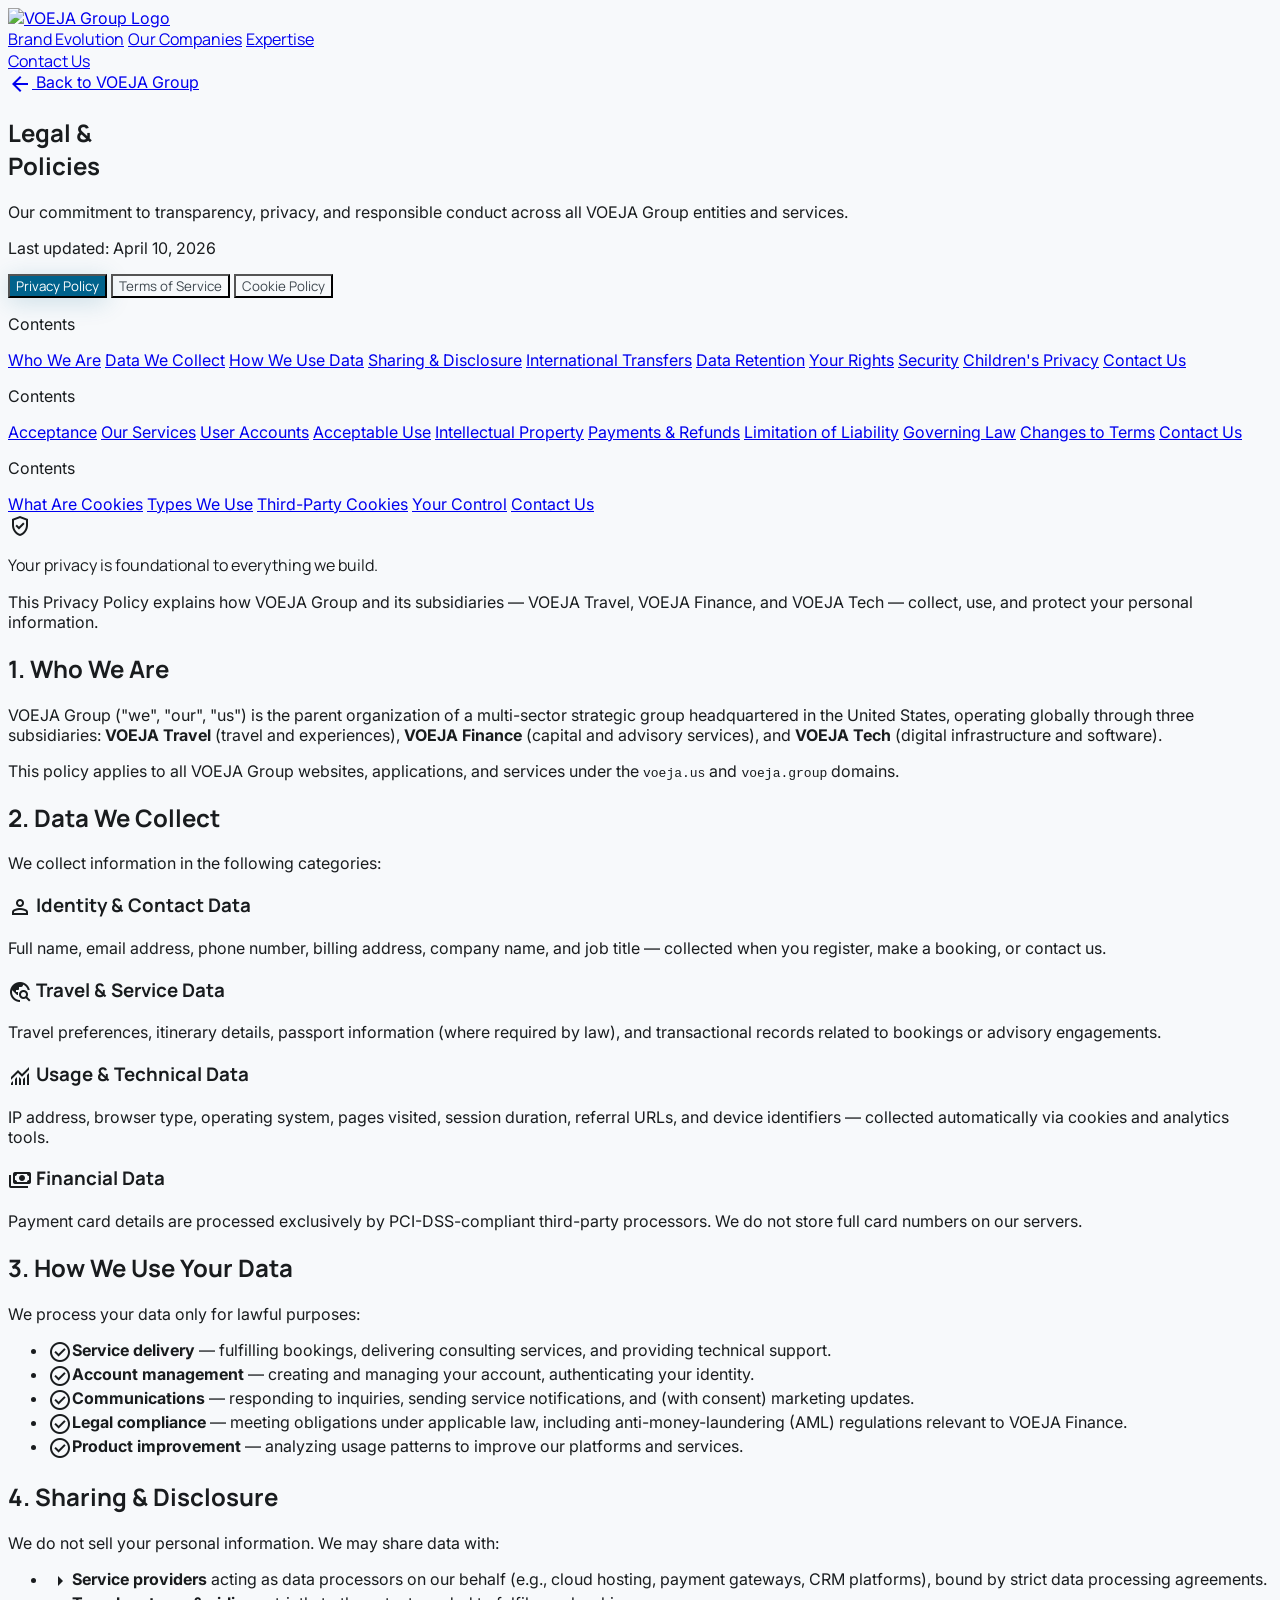
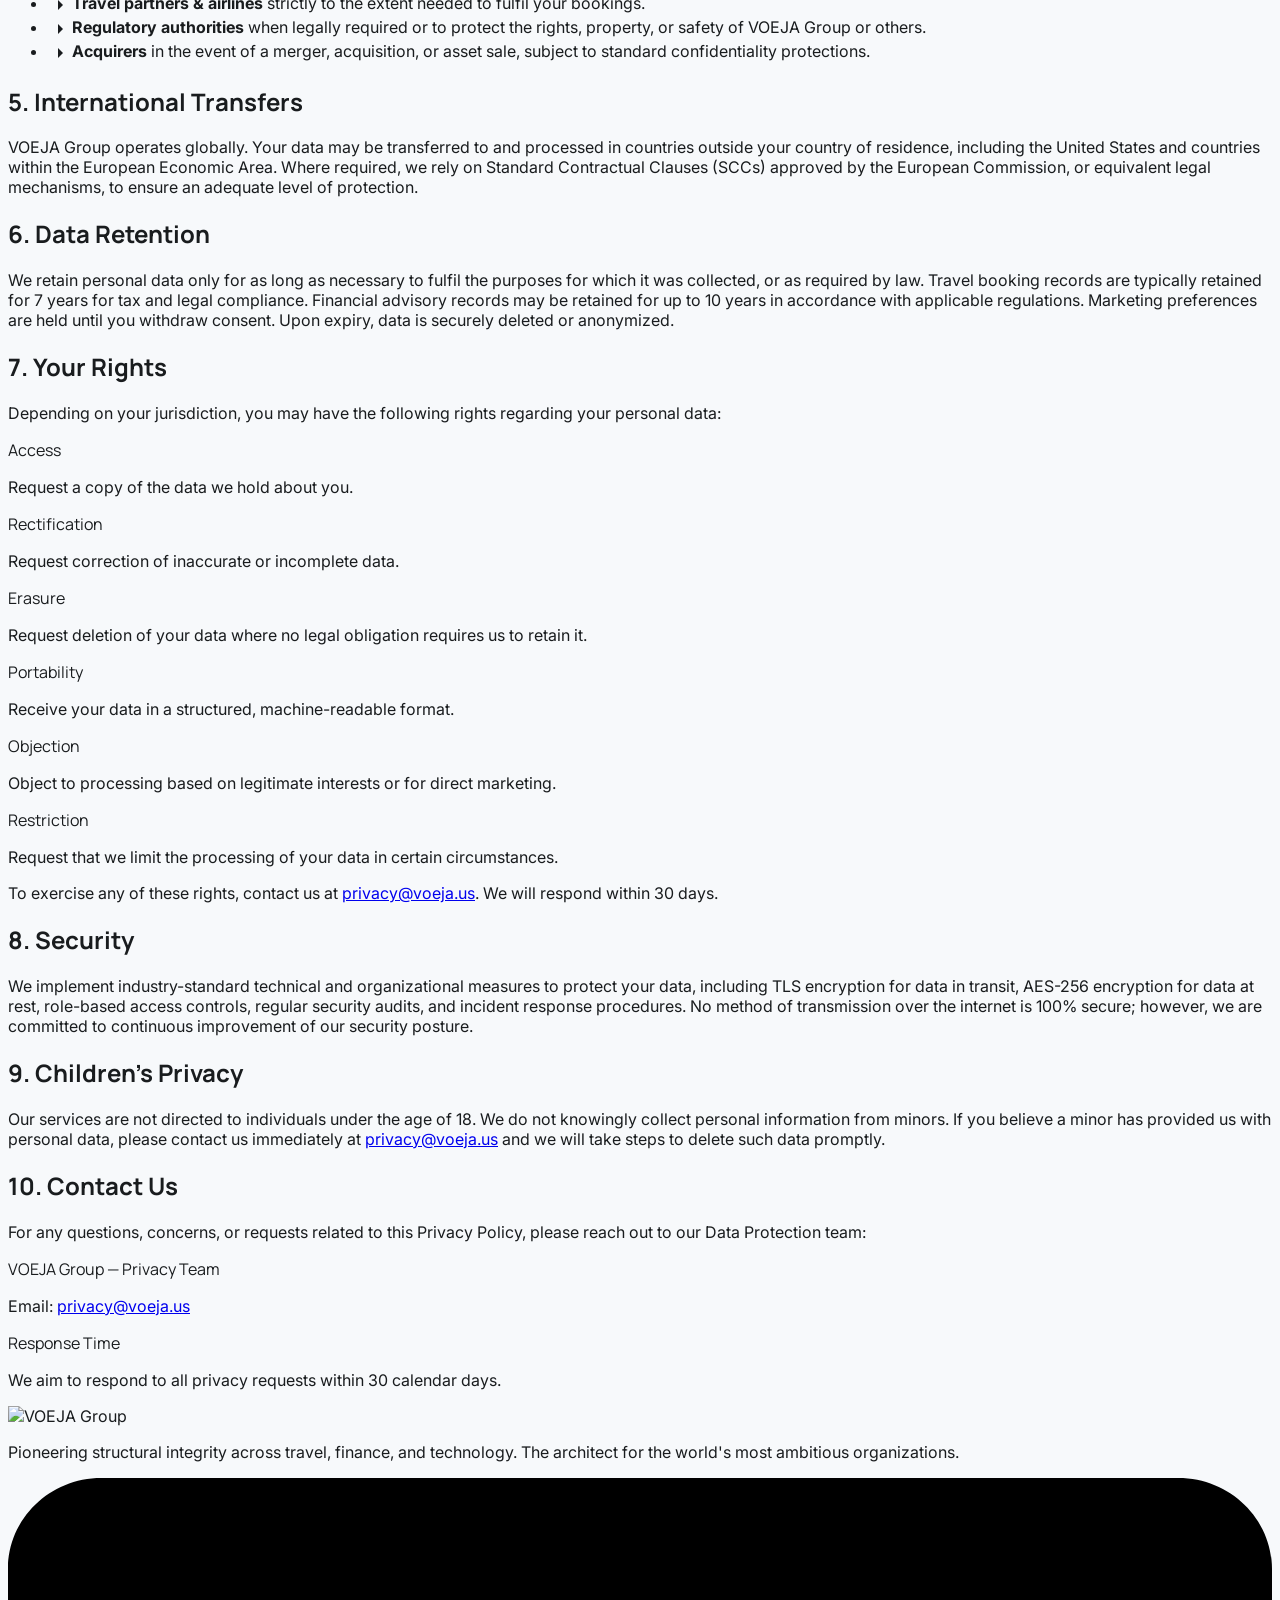
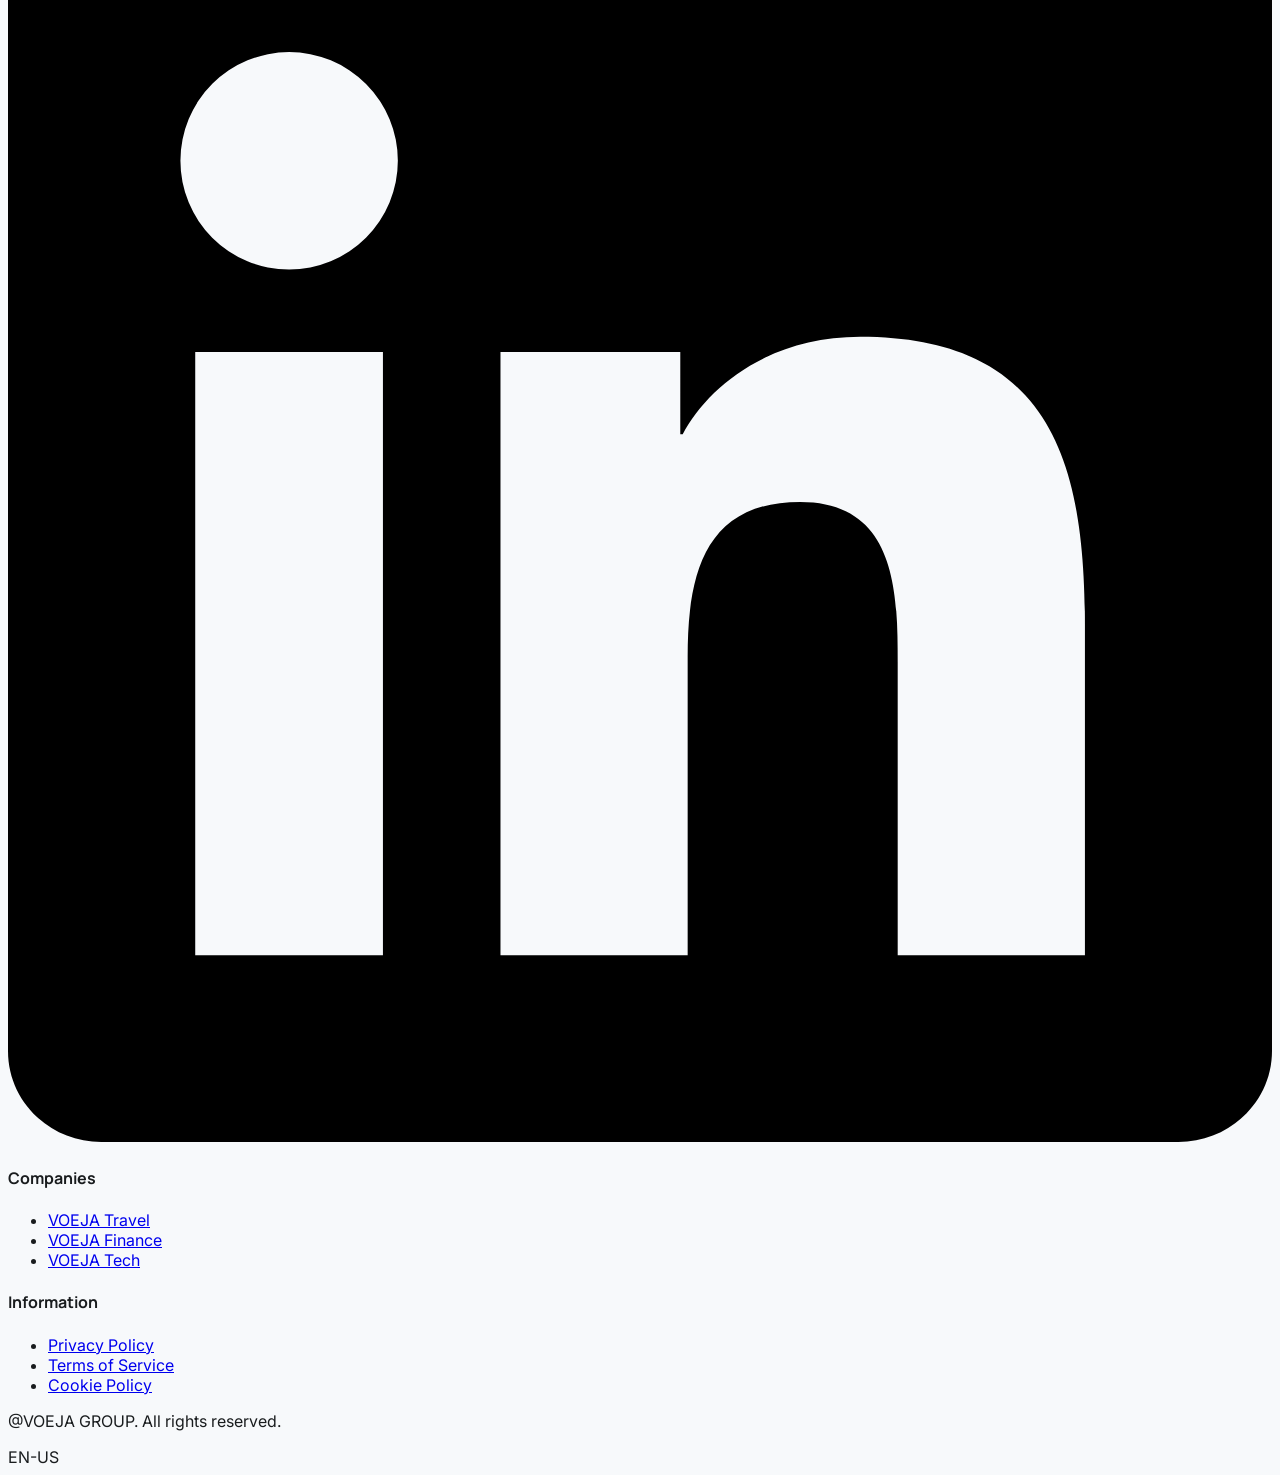
==== policy/index.html @ 0afa52d8 "Add SEO, Open Graph, and Twitter Card meta tags to index.html; update policy links" ====
<!DOCTYPE html>

<html class="light" lang="en">
<head>
<meta charset="utf-8"/>
<meta content="width=device-width, initial-scale=1.0" name="viewport"/>
<title>Policies | VOEJA Group</title>
<script src="https://cdn.tailwindcss.com?plugins=forms,container-queries"></script>
<link href="https://fonts.googleapis.com/css2?family=Manrope:wght@400;500;600;700;800&family=Inter:wght@400;500;600&display=swap" rel="stylesheet"/>
<link href="https://fonts.googleapis.com/css2?family=Material+Symbols+Outlined:wght,FILL@100..700,0..1&display=swap" rel="stylesheet"/>
<script id="tailwind-config">
  tailwind.config = {
    darkMode: "class",
    theme: {
      extend: {
        colors: {
          "surface-container-high": "#e6e8ea",
          "on-primary-container": "#fcfcff",
          "on-surface": "#191c1e",
          "error-container": "#ffdad6",
          "on-secondary-container": "#005572",
          "inverse-on-surface": "#eff1f3",
          "on-secondary-fixed": "#001e2b",
          "tertiary-container": "#667593",
          "background": "#f7f9fb",
          "primary": "#00628c",
          "primary-fixed-dim": "#88ceff",
          "on-primary-fixed-variant": "#004c6d",
          "tertiary-fixed-dim": "#b7c7e8",
          "on-tertiary": "#ffffff",
          "surface-container-low": "#f2f4f6",
          "outline": "#6f7880",
          "on-tertiary-fixed-variant": "#384762",
          "surface-bright": "#f7f9fb",
          "on-secondary": "#ffffff",
          "on-primary-fixed": "#001e2e",
          "on-background": "#191c1e",
          "on-tertiary-container": "#fefcff",
          "on-primary": "#ffffff",
          "surface-tint": "#006590",
          "inverse-surface": "#2d3133",
          "surface-dim": "#d8dadc",
          "on-surface-variant": "#3f484f",
          "error": "#ba1a1a",
          "surface-container-highest": "#e0e3e5",
          "primary-container": "#007cb0",
          "on-error": "#ffffff",
          "secondary-fixed": "#c1e8ff",
          "tertiary-fixed": "#d6e3ff",
          "inverse-primary": "#88ceff",
          "outline-variant": "#bfc7d0",
          "on-tertiary-fixed": "#0b1b35",
          "secondary": "#006687",
          "surface-container-lowest": "#ffffff",
          "on-secondary-fixed-variant": "#004d67",
          "secondary-container": "#5fcdff",
          "primary-fixed": "#c8e6ff",
          "secondary-fixed-dim": "#73d1ff",
          "surface-variant": "#e0e3e5",
          "surface-container": "#eceef0",
          "surface": "#f7f9fb",
          "tertiary": "#4d5c79",
          "on-error-container": "#93000a",
          "brand-accent": "#007CB0",
          "footer-dark": "#000f28"
        },
        fontFamily: {
          "headline": ["Manrope"],
          "body": ["Inter"],
          "label": ["Inter"]
        },
        borderRadius: {"DEFAULT": "0.125rem", "lg": "0.25rem", "xl": "0.5rem", "full": "0.75rem"},
      },
    },
  }
</script>
<style>
  html { scroll-behavior: smooth; }
  body { font-family: 'Inter', sans-serif; background-color: #f7f9fb; color: #191c1e; }
  .font-headline { font-family: 'Manrope', sans-serif; }
  .material-symbols-outlined { font-variation-settings: 'FILL' 0, 'wght' 400, 'GRAD' 0, 'opsz' 24; vertical-align: middle; }
  .geometric-pattern {
    background-color: #00628c;
    background-image: radial-gradient(circle at 2px 2px, rgba(255,255,255,0.05) 1px, transparent 0);
    background-size: 24px 24px;
  }
  .reveal {
    opacity: 0;
    transform: translateY(40px);
    transition: opacity 0.7s ease, transform 0.7s ease;
  }
  .reveal.visible {
    opacity: 1;
    transform: translateY(0);
  }
  .policy-section h2 { font-family: 'Manrope', sans-serif; }
  .policy-section h3 { font-family: 'Manrope', sans-serif; }
  .tab-btn { transition: all 0.2s ease; }
  .tab-btn.active {
    background-color: #00628c;
    color: #ffffff;
    box-shadow: 0 4px 24px rgba(0,98,140,0.18);
  }
  .tab-btn:not(.active) {
    background-color: transparent;
    color: #3f484f;
  }
  .policy-panel { display: none; }
  .policy-panel.active { display: block; }
</style>
</head>
<body class="bg-background text-on-background">

<!-- Nav -->
<nav class="fixed top-0 w-full z-[100] bg-[#f7f9fb]/80 backdrop-blur-xl shadow-sm">
  <div class="flex justify-between items-center max-w-7xl mx-auto px-8 py-2">
    <div class="flex items-center gap-2">
      <a href="/">
        <img alt="VOEJA Group Logo" class="w-auto object-contain h-[32px]" src="https://firebasestorage.googleapis.com/v0/b/voeja-app.appspot.com/o/group%2Fgroup.png?alt=media&token=8d3d6675-92f4-4b42-86bf-e254907763e2"/>
      </a>
    </div>
    <div class="hidden md:flex items-center gap-8">
      <a class="text-slate-600 hover:text-[#00628c] font-headline font-semibold tracking-tight transition-all duration-300 ease-in-out hover:opacity-80" href="/#brand-evolution">Brand Evolution</a>
      <a class="text-slate-600 hover:text-[#00628c] font-headline font-semibold tracking-tight transition-all duration-300 ease-in-out hover:opacity-80" href="/#companies">Our Companies</a>
      <a class="text-slate-600 hover:text-[#00628c] font-headline font-semibold tracking-tight transition-all duration-300 ease-in-out hover:opacity-80" href="/#expertise">Expertise</a>
    </div>
    <a href="https://book.voeja.us/#/4121694000005010068" target="_blank" rel="noopener noreferrer" class="bg-primary text-on-primary px-6 py-2.5 rounded-lg font-headline font-semibold tracking-tight scale-95 active:scale-90 transition-transform hover:opacity-90 shadow-sm">
      Contact Us
    </a>
  </div>
</nav>

<main>

  <!-- Hero -->
  <section class="pt-40 pb-20 bg-white border-b border-surface-container-low">
    <div class="max-w-7xl mx-auto px-8">
      <div class="max-w-3xl">
        <a href="/" class="inline-flex items-center gap-2 text-sm text-on-surface-variant font-label mb-8 hover:text-primary transition-colors">
          <span class="material-symbols-outlined text-base">arrow_back</span>
          Back to VOEJA Group
        </a>
        <h1 class="text-5xl md:text-6xl font-extrabold font-headline tracking-tighter text-on-background mb-6">Legal &amp;<br/><span class="text-primary">Policies</span></h1>
        <p class="text-xl text-on-surface-variant leading-relaxed">Our commitment to transparency, privacy, and responsible conduct across all VOEJA Group entities and services.</p>
        <p class="text-sm text-outline mt-6 font-label">Last updated: April 10, 2026</p>
      </div>
    </div>
  </section>

  <!-- Tab navigation -->
  <section class="sticky top-[57px] z-50 bg-white/90 backdrop-blur-xl border-b border-surface-container-high shadow-sm">
    <div class="max-w-7xl mx-auto px-8">
      <div class="flex gap-2 py-3 overflow-x-auto">
        <button onclick="showTab('privacy')" id="tab-privacy" class="tab-btn active font-headline font-semibold text-sm px-6 py-2.5 rounded-lg whitespace-nowrap">
          Privacy Policy
        </button>
        <button onclick="showTab('terms')" id="tab-terms" class="tab-btn font-headline font-semibold text-sm px-6 py-2.5 rounded-lg whitespace-nowrap">
          Terms of Service
        </button>
        <button onclick="showTab('cookies')" id="tab-cookies" class="tab-btn font-headline font-semibold text-sm px-6 py-2.5 rounded-lg whitespace-nowrap">
          Cookie Policy
        </button>
      </div>
    </div>
  </section>

  <!-- Policies content -->
  <section class="py-20 bg-background">
    <div class="max-w-7xl mx-auto px-8">
      <div class="grid grid-cols-1 lg:grid-cols-[260px_1fr] gap-16 items-start">

        <!-- Sidebar TOC (desktop) -->
        <aside class="hidden lg:block sticky top-36 self-start">
          <div id="toc-privacy" class="toc-panel">
            <p class="text-xs font-bold uppercase tracking-widest text-outline mb-6 font-label">Contents</p>
            <nav class="space-y-3 text-sm font-body text-on-surface-variant">
              <a href="#priv-who-we-are" class="block hover:text-primary transition-colors py-1 border-l-2 border-transparent hover:border-primary pl-3">Who We Are</a>
              <a href="#priv-data-collected" class="block hover:text-primary transition-colors py-1 border-l-2 border-transparent hover:border-primary pl-3">Data We Collect</a>
              <a href="#priv-how-we-use" class="block hover:text-primary transition-colors py-1 border-l-2 border-transparent hover:border-primary pl-3">How We Use Data</a>
              <a href="#priv-sharing" class="block hover:text-primary transition-colors py-1 border-l-2 border-transparent hover:border-primary pl-3">Sharing &amp; Disclosure</a>
              <a href="#priv-international" class="block hover:text-primary transition-colors py-1 border-l-2 border-transparent hover:border-primary pl-3">International Transfers</a>
              <a href="#priv-retention" class="block hover:text-primary transition-colors py-1 border-l-2 border-transparent hover:border-primary pl-3">Data Retention</a>
              <a href="#priv-rights" class="block hover:text-primary transition-colors py-1 border-l-2 border-transparent hover:border-primary pl-3">Your Rights</a>
              <a href="#priv-security" class="block hover:text-primary transition-colors py-1 border-l-2 border-transparent hover:border-primary pl-3">Security</a>
              <a href="#priv-children" class="block hover:text-primary transition-colors py-1 border-l-2 border-transparent hover:border-primary pl-3">Children's Privacy</a>
              <a href="#priv-contact" class="block hover:text-primary transition-colors py-1 border-l-2 border-transparent hover:border-primary pl-3">Contact Us</a>
            </nav>
          </div>
          <div id="toc-terms" class="toc-panel hidden">
            <p class="text-xs font-bold uppercase tracking-widest text-outline mb-6 font-label">Contents</p>
            <nav class="space-y-3 text-sm font-body text-on-surface-variant">
              <a href="#terms-acceptance" class="block hover:text-primary transition-colors py-1 border-l-2 border-transparent hover:border-primary pl-3">Acceptance</a>
              <a href="#terms-services" class="block hover:text-primary transition-colors py-1 border-l-2 border-transparent hover:border-primary pl-3">Our Services</a>
              <a href="#terms-accounts" class="block hover:text-primary transition-colors py-1 border-l-2 border-transparent hover:border-primary pl-3">User Accounts</a>
              <a href="#terms-conduct" class="block hover:text-primary transition-colors py-1 border-l-2 border-transparent hover:border-primary pl-3">Acceptable Use</a>
              <a href="#terms-ip" class="block hover:text-primary transition-colors py-1 border-l-2 border-transparent hover:border-primary pl-3">Intellectual Property</a>
              <a href="#terms-payment" class="block hover:text-primary transition-colors py-1 border-l-2 border-transparent hover:border-primary pl-3">Payments &amp; Refunds</a>
              <a href="#terms-liability" class="block hover:text-primary transition-colors py-1 border-l-2 border-transparent hover:border-primary pl-3">Limitation of Liability</a>
              <a href="#terms-governing" class="block hover:text-primary transition-colors py-1 border-l-2 border-transparent hover:border-primary pl-3">Governing Law</a>
              <a href="#terms-changes" class="block hover:text-primary transition-colors py-1 border-l-2 border-transparent hover:border-primary pl-3">Changes to Terms</a>
              <a href="#terms-contact" class="block hover:text-primary transition-colors py-1 border-l-2 border-transparent hover:border-primary pl-3">Contact Us</a>
            </nav>
          </div>
          <div id="toc-cookies" class="toc-panel hidden">
            <p class="text-xs font-bold uppercase tracking-widest text-outline mb-6 font-label">Contents</p>
            <nav class="space-y-3 text-sm font-body text-on-surface-variant">
              <a href="#cook-what" class="block hover:text-primary transition-colors py-1 border-l-2 border-transparent hover:border-primary pl-3">What Are Cookies</a>
              <a href="#cook-types" class="block hover:text-primary transition-colors py-1 border-l-2 border-transparent hover:border-primary pl-3">Types We Use</a>
              <a href="#cook-third-party" class="block hover:text-primary transition-colors py-1 border-l-2 border-transparent hover:border-primary pl-3">Third-Party Cookies</a>
              <a href="#cook-control" class="block hover:text-primary transition-colors py-1 border-l-2 border-transparent hover:border-primary pl-3">Your Control</a>
              <a href="#cook-contact" class="block hover:text-primary transition-colors py-1 border-l-2 border-transparent hover:border-primary pl-3">Contact Us</a>
            </nav>
          </div>
        </aside>

        <!-- Policy panels -->
        <div>

          <!-- Privacy Policy -->
          <div id="panel-privacy" class="policy-panel active policy-section space-y-14">
            <div class="bg-primary/5 border border-primary/10 rounded-2xl p-8 flex gap-5 items-start">
              <span class="material-symbols-outlined text-primary text-3xl mt-0.5">verified_user</span>
              <div>
                <p class="font-headline font-bold text-on-background mb-1">Your privacy is foundational to everything we build.</p>
                <p class="text-on-surface-variant text-sm leading-relaxed">This Privacy Policy explains how VOEJA Group and its subsidiaries — VOEJA Travel, VOEJA Finance, and VOEJA Tech — collect, use, and protect your personal information.</p>
              </div>
            </div>

            <div id="priv-who-we-are">
              <h2 class="text-2xl font-bold tracking-tight mb-4">1. Who We Are</h2>
              <p class="text-on-surface-variant leading-relaxed mb-4">VOEJA Group ("we", "our", "us") is the parent organization of a multi-sector strategic group headquartered in the United States, operating globally through three subsidiaries: <strong class="text-on-surface font-semibold">VOEJA Travel</strong> (travel and experiences), <strong class="text-on-surface font-semibold">VOEJA Finance</strong> (capital and advisory services), and <strong class="text-on-surface font-semibold">VOEJA Tech</strong> (digital infrastructure and software).</p>
              <p class="text-on-surface-variant leading-relaxed">This policy applies to all VOEJA Group websites, applications, and services under the <code class="bg-surface-container px-1.5 py-0.5 rounded text-sm font-mono">voeja.us</code> and <code class="bg-surface-container px-1.5 py-0.5 rounded text-sm font-mono">voeja.group</code> domains.</p>
            </div>

            <div id="priv-data-collected">
              <h2 class="text-2xl font-bold tracking-tight mb-4">2. Data We Collect</h2>
              <p class="text-on-surface-variant leading-relaxed mb-6">We collect information in the following categories:</p>
              <div class="space-y-5">
                <div class="bg-white border border-surface-container-high rounded-xl p-6">
                  <h3 class="font-headline font-bold text-on-background mb-2 flex items-center gap-2"><span class="material-symbols-outlined text-primary text-xl">person</span> Identity &amp; Contact Data</h3>
                  <p class="text-on-surface-variant text-sm leading-relaxed">Full name, email address, phone number, billing address, company name, and job title — collected when you register, make a booking, or contact us.</p>
                </div>
                <div class="bg-white border border-surface-container-high rounded-xl p-6">
                  <h3 class="font-headline font-bold text-on-background mb-2 flex items-center gap-2"><span class="material-symbols-outlined text-primary text-xl">travel_explore</span> Travel &amp; Service Data</h3>
                  <p class="text-on-surface-variant text-sm leading-relaxed">Travel preferences, itinerary details, passport information (where required by law), and transactional records related to bookings or advisory engagements.</p>
                </div>
                <div class="bg-white border border-surface-container-high rounded-xl p-6">
                  <h3 class="font-headline font-bold text-on-background mb-2 flex items-center gap-2"><span class="material-symbols-outlined text-primary text-xl">monitoring</span> Usage &amp; Technical Data</h3>
                  <p class="text-on-surface-variant text-sm leading-relaxed">IP address, browser type, operating system, pages visited, session duration, referral URLs, and device identifiers — collected automatically via cookies and analytics tools.</p>
                </div>
                <div class="bg-white border border-surface-container-high rounded-xl p-6">
                  <h3 class="font-headline font-bold text-on-background mb-2 flex items-center gap-2"><span class="material-symbols-outlined text-primary text-xl">payments</span> Financial Data</h3>
                  <p class="text-on-surface-variant text-sm leading-relaxed">Payment card details are processed exclusively by PCI-DSS-compliant third-party processors. We do not store full card numbers on our servers.</p>
                </div>
              </div>
            </div>

            <div id="priv-how-we-use">
              <h2 class="text-2xl font-bold tracking-tight mb-4">3. How We Use Your Data</h2>
              <p class="text-on-surface-variant leading-relaxed mb-4">We process your data only for lawful purposes:</p>
              <ul class="space-y-3 text-on-surface-variant">
                <li class="flex gap-3 items-start"><span class="material-symbols-outlined text-primary text-base mt-0.5">check_circle</span><span><strong class="text-on-surface font-semibold">Service delivery</strong> — fulfilling bookings, delivering consulting services, and providing technical support.</span></li>
                <li class="flex gap-3 items-start"><span class="material-symbols-outlined text-primary text-base mt-0.5">check_circle</span><span><strong class="text-on-surface font-semibold">Account management</strong> — creating and managing your account, authenticating your identity.</span></li>
                <li class="flex gap-3 items-start"><span class="material-symbols-outlined text-primary text-base mt-0.5">check_circle</span><span><strong class="text-on-surface font-semibold">Communications</strong> — responding to inquiries, sending service notifications, and (with consent) marketing updates.</span></li>
                <li class="flex gap-3 items-start"><span class="material-symbols-outlined text-primary text-base mt-0.5">check_circle</span><span><strong class="text-on-surface font-semibold">Legal compliance</strong> — meeting obligations under applicable law, including anti-money-laundering (AML) regulations relevant to VOEJA Finance.</span></li>
                <li class="flex gap-3 items-start"><span class="material-symbols-outlined text-primary text-base mt-0.5">check_circle</span><span><strong class="text-on-surface font-semibold">Product improvement</strong> — analyzing usage patterns to improve our platforms and services.</span></li>
              </ul>
            </div>

            <div id="priv-sharing">
              <h2 class="text-2xl font-bold tracking-tight mb-4">4. Sharing &amp; Disclosure</h2>
              <p class="text-on-surface-variant leading-relaxed mb-4">We do not sell your personal information. We may share data with:</p>
              <ul class="space-y-3 text-on-surface-variant">
                <li class="flex gap-3 items-start"><span class="material-symbols-outlined text-outline text-base mt-0.5">arrow_right</span><span><strong class="text-on-surface font-semibold">Service providers</strong> acting as data processors on our behalf (e.g., cloud hosting, payment gateways, CRM platforms), bound by strict data processing agreements.</span></li>
                <li class="flex gap-3 items-start"><span class="material-symbols-outlined text-outline text-base mt-0.5">arrow_right</span><span><strong class="text-on-surface font-semibold">Travel partners &amp; airlines</strong> strictly to the extent needed to fulfil your bookings.</span></li>
                <li class="flex gap-3 items-start"><span class="material-symbols-outlined text-outline text-base mt-0.5">arrow_right</span><span><strong class="text-on-surface font-semibold">Regulatory authorities</strong> when legally required or to protect the rights, property, or safety of VOEJA Group or others.</span></li>
                <li class="flex gap-3 items-start"><span class="material-symbols-outlined text-outline text-base mt-0.5">arrow_right</span><span><strong class="text-on-surface font-semibold">Acquirers</strong> in the event of a merger, acquisition, or asset sale, subject to standard confidentiality protections.</span></li>
              </ul>
            </div>

            <div id="priv-international">
              <h2 class="text-2xl font-bold tracking-tight mb-4">5. International Transfers</h2>
              <p class="text-on-surface-variant leading-relaxed">VOEJA Group operates globally. Your data may be transferred to and processed in countries outside your country of residence, including the United States and countries within the European Economic Area. Where required, we rely on Standard Contractual Clauses (SCCs) approved by the European Commission, or equivalent legal mechanisms, to ensure an adequate level of protection.</p>
            </div>

            <div id="priv-retention">
              <h2 class="text-2xl font-bold tracking-tight mb-4">6. Data Retention</h2>
              <p class="text-on-surface-variant leading-relaxed">We retain personal data only for as long as necessary to fulfil the purposes for which it was collected, or as required by law. Travel booking records are typically retained for 7 years for tax and legal compliance. Financial advisory records may be retained for up to 10 years in accordance with applicable regulations. Marketing preferences are held until you withdraw consent. Upon expiry, data is securely deleted or anonymized.</p>
            </div>

            <div id="priv-rights">
              <h2 class="text-2xl font-bold tracking-tight mb-4">7. Your Rights</h2>
              <p class="text-on-surface-variant leading-relaxed mb-6">Depending on your jurisdiction, you may have the following rights regarding your personal data:</p>
              <div class="grid grid-cols-1 sm:grid-cols-2 gap-4">
                <div class="bg-white border border-surface-container-high rounded-xl p-5">
                  <p class="font-headline font-semibold text-on-background mb-1">Access</p>
                  <p class="text-on-surface-variant text-sm">Request a copy of the data we hold about you.</p>
                </div>
                <div class="bg-white border border-surface-container-high rounded-xl p-5">
                  <p class="font-headline font-semibold text-on-background mb-1">Rectification</p>
                  <p class="text-on-surface-variant text-sm">Request correction of inaccurate or incomplete data.</p>
                </div>
                <div class="bg-white border border-surface-container-high rounded-xl p-5">
                  <p class="font-headline font-semibold text-on-background mb-1">Erasure</p>
                  <p class="text-on-surface-variant text-sm">Request deletion of your data where no legal obligation requires us to retain it.</p>
                </div>
                <div class="bg-white border border-surface-container-high rounded-xl p-5">
                  <p class="font-headline font-semibold text-on-background mb-1">Portability</p>
                  <p class="text-on-surface-variant text-sm">Receive your data in a structured, machine-readable format.</p>
                </div>
                <div class="bg-white border border-surface-container-high rounded-xl p-5">
                  <p class="font-headline font-semibold text-on-background mb-1">Objection</p>
                  <p class="text-on-surface-variant text-sm">Object to processing based on legitimate interests or for direct marketing.</p>
                </div>
                <div class="bg-white border border-surface-container-high rounded-xl p-5">
                  <p class="font-headline font-semibold text-on-background mb-1">Restriction</p>
                  <p class="text-on-surface-variant text-sm">Request that we limit the processing of your data in certain circumstances.</p>
                </div>
              </div>
              <p class="text-on-surface-variant text-sm leading-relaxed mt-6">To exercise any of these rights, contact us at <a href="mailto:privacy@voeja.us" class="text-primary hover:underline">privacy@voeja.us</a>. We will respond within 30 days.</p>
            </div>

            <div id="priv-security">
              <h2 class="text-2xl font-bold tracking-tight mb-4">8. Security</h2>
              <p class="text-on-surface-variant leading-relaxed">We implement industry-standard technical and organizational measures to protect your data, including TLS encryption for data in transit, AES-256 encryption for data at rest, role-based access controls, regular security audits, and incident response procedures. No method of transmission over the internet is 100% secure; however, we are committed to continuous improvement of our security posture.</p>
            </div>

            <div id="priv-children">
              <h2 class="text-2xl font-bold tracking-tight mb-4">9. Children's Privacy</h2>
              <p class="text-on-surface-variant leading-relaxed">Our services are not directed to individuals under the age of 18. We do not knowingly collect personal information from minors. If you believe a minor has provided us with personal data, please contact us immediately at <a href="mailto:privacy@voeja.us" class="text-primary hover:underline">privacy@voeja.us</a> and we will take steps to delete such data promptly.</p>
            </div>

            <div id="priv-contact">
              <h2 class="text-2xl font-bold tracking-tight mb-4">10. Contact Us</h2>
              <p class="text-on-surface-variant leading-relaxed mb-6">For any questions, concerns, or requests related to this Privacy Policy, please reach out to our Data Protection team:</p>
              <div class="bg-white border border-surface-container-high rounded-2xl p-8 flex flex-col sm:flex-row gap-8">
                <div class="flex-1">
                  <p class="font-headline font-bold text-on-background mb-1">VOEJA Group — Privacy Team</p>
                  <p class="text-on-surface-variant text-sm">Email: <a href="mailto:privacy@voeja.us" class="text-primary hover:underline">privacy@voeja.us</a></p>
                </div>
                <div class="flex-1">
                  <p class="font-headline font-bold text-on-background mb-1">Response Time</p>
                  <p class="text-on-surface-variant text-sm">We aim to respond to all privacy requests within 30 calendar days.</p>
                </div>
              </div>
            </div>
          </div>

          <!-- Terms of Service -->
          <div id="panel-terms" class="policy-panel policy-section space-y-14">
            <div class="bg-primary/5 border border-primary/10 rounded-2xl p-8 flex gap-5 items-start">
              <span class="material-symbols-outlined text-primary text-3xl mt-0.5">gavel</span>
              <div>
                <p class="font-headline font-bold text-on-background mb-1">Please read these terms carefully before using any VOEJA Group service.</p>
                <p class="text-on-surface-variant text-sm leading-relaxed">By accessing or using our services, you agree to be bound by these Terms of Service and all applicable laws and regulations.</p>
              </div>
            </div>

            <div id="terms-acceptance">
              <h2 class="text-2xl font-bold tracking-tight mb-4">1. Acceptance of Terms</h2>
              <p class="text-on-surface-variant leading-relaxed">By accessing any website, application, or service operated by VOEJA Group or its subsidiaries, you acknowledge that you have read, understood, and agree to be bound by these Terms of Service ("Terms"). If you do not agree to these Terms, you must immediately discontinue use of our services. These Terms constitute a legally binding agreement between you and VOEJA Group.</p>
            </div>

            <div id="terms-services">
              <h2 class="text-2xl font-bold tracking-tight mb-4">2. Our Services</h2>
              <p class="text-on-surface-variant leading-relaxed mb-4">VOEJA Group provides services through three core entities:</p>
              <div class="space-y-4">
                <div class="bg-white border border-surface-container-high rounded-xl p-6">
                  <h3 class="font-headline font-bold text-on-background mb-2">VOEJA Travel</h3>
                  <p class="text-on-surface-variant text-sm leading-relaxed">Bespoke travel planning, luxury itinerary curation, corporate travel management, and related booking services. VOEJA Travel acts as an agent for airlines, hotels, and other travel suppliers and is subject to their respective terms and conditions.</p>
                </div>
                <div class="bg-white border border-surface-container-high rounded-xl p-6">
                  <h3 class="font-headline font-bold text-on-background mb-2">VOEJA Finance</h3>
                  <p class="text-on-surface-variant text-sm leading-relaxed">Strategic capital advisory, portfolio structuring, and financial consulting. Services provided by VOEJA Finance do not constitute investment advice regulated under securities law unless explicitly stated in a separate written advisory agreement.</p>
                </div>
                <div class="bg-white border border-surface-container-high rounded-xl p-6">
                  <h3 class="font-headline font-bold text-on-background mb-2">VOEJA Tech</h3>
                  <p class="text-on-surface-variant text-sm leading-relaxed">Digital infrastructure design, software development, systems integration, and technology consulting. Specific deliverables, timelines, and licensing terms for technology projects are governed by individual service agreements or statements of work (SOWs).</p>
                </div>
              </div>
              <p class="text-on-surface-variant text-sm leading-relaxed mt-4">We reserve the right to modify, suspend, or discontinue any service at any time with reasonable notice.</p>
            </div>

            <div id="terms-accounts">
              <h2 class="text-2xl font-bold tracking-tight mb-4">3. User Accounts</h2>
              <p class="text-on-surface-variant leading-relaxed mb-4">Some services require you to create an account. You are responsible for:</p>
              <ul class="space-y-3 text-on-surface-variant">
                <li class="flex gap-3 items-start"><span class="material-symbols-outlined text-primary text-base mt-0.5">check_circle</span>Providing accurate, current, and complete registration information.</li>
                <li class="flex gap-3 items-start"><span class="material-symbols-outlined text-primary text-base mt-0.5">check_circle</span>Maintaining the confidentiality of your login credentials.</li>
                <li class="flex gap-3 items-start"><span class="material-symbols-outlined text-primary text-base mt-0.5">check_circle</span>All activities that occur under your account.</li>
                <li class="flex gap-3 items-start"><span class="material-symbols-outlined text-primary text-base mt-0.5">check_circle</span>Notifying us immediately at <a href="mailto:support@voeja.us" class="text-primary hover:underline">support@voeja.us</a> of any unauthorized use of your account.</li>
              </ul>
              <p class="text-on-surface-variant leading-relaxed mt-4">We reserve the right to terminate or suspend accounts that violate these Terms or are involved in fraudulent activity.</p>
            </div>

            <div id="terms-conduct">
              <h2 class="text-2xl font-bold tracking-tight mb-4">4. Acceptable Use</h2>
              <p class="text-on-surface-variant leading-relaxed mb-4">You agree not to use our services to:</p>
              <ul class="space-y-3 text-on-surface-variant">
                <li class="flex gap-3 items-start"><span class="material-symbols-outlined text-error text-base mt-0.5">cancel</span>Violate any applicable local, national, or international law or regulation.</li>
                <li class="flex gap-3 items-start"><span class="material-symbols-outlined text-error text-base mt-0.5">cancel</span>Transmit unsolicited commercial communications (spam) or engage in phishing.</li>
                <li class="flex gap-3 items-start"><span class="material-symbols-outlined text-error text-base mt-0.5">cancel</span>Reverse engineer, decompile, or attempt to extract the source code of any VOEJA software.</li>
                <li class="flex gap-3 items-start"><span class="material-symbols-outlined text-error text-base mt-0.5">cancel</span>Introduce malicious code, viruses, or any disruptive technology into our systems.</li>
                <li class="flex gap-3 items-start"><span class="material-symbols-outlined text-error text-base mt-0.5">cancel</span>Impersonate any person or entity, including VOEJA Group personnel.</li>
                <li class="flex gap-3 items-start"><span class="material-symbols-outlined text-error text-base mt-0.5">cancel</span>Use automated scraping tools to extract data from our platforms without written permission.</li>
              </ul>
            </div>

            <div id="terms-ip">
              <h2 class="text-2xl font-bold tracking-tight mb-4">5. Intellectual Property</h2>
              <p class="text-on-surface-variant leading-relaxed mb-4">All content on VOEJA Group platforms — including but not limited to logos, trademarks, design systems, copy, photography, software, and data compilations — is the exclusive property of VOEJA Group or its licensors and is protected by copyright, trademark, and other intellectual property laws.</p>
              <p class="text-on-surface-variant leading-relaxed">You are granted a limited, non-exclusive, non-transferable, revocable license to access and use our services for personal or internal business purposes only. No content may be reproduced, distributed, or used commercially without our prior written consent.</p>
            </div>

            <div id="terms-payment">
              <h2 class="text-2xl font-bold tracking-tight mb-4">6. Payments &amp; Refunds</h2>
              <p class="text-on-surface-variant leading-relaxed mb-4">All fees are quoted and charged in United States Dollars (USD) unless otherwise stated in a service agreement. By providing payment information, you authorize us to charge the applicable fees.</p>
              <p class="text-on-surface-variant leading-relaxed mb-4"><strong class="text-on-surface font-semibold">VOEJA Travel:</strong> Cancellation and refund policies are determined by the specific travel suppliers (airlines, hotels, operators) involved in your booking. We will clearly communicate applicable policies at the time of booking.</p>
              <p class="text-on-surface-variant leading-relaxed mb-4"><strong class="text-on-surface font-semibold">VOEJA Finance &amp; VOEJA Tech:</strong> Fees, payment schedules, and refund provisions are defined in individual service agreements or statements of work. Consulting retainers are generally non-refundable unless otherwise specified.</p>
              <p class="text-on-surface-variant leading-relaxed">All billing disputes must be raised in writing within 30 days of the invoice date.</p>
            </div>

            <div id="terms-liability">
              <h2 class="text-2xl font-bold tracking-tight mb-4">7. Limitation of Liability</h2>
              <p class="text-on-surface-variant leading-relaxed mb-4">To the fullest extent permitted by applicable law, VOEJA Group and its officers, directors, employees, and agents shall not be liable for any indirect, incidental, special, consequential, or punitive damages, including loss of profits, data, business, or goodwill, arising from:</p>
              <ul class="space-y-3 text-on-surface-variant mb-4">
                <li class="flex gap-3 items-start"><span class="material-symbols-outlined text-outline text-base mt-0.5">arrow_right</span>Your use of, or inability to use, our services.</li>
                <li class="flex gap-3 items-start"><span class="material-symbols-outlined text-outline text-base mt-0.5">arrow_right</span>Third-party actions, including travel supplier decisions or market fluctuations.</li>
                <li class="flex gap-3 items-start"><span class="material-symbols-outlined text-outline text-base mt-0.5">arrow_right</span>Unauthorized access to or alteration of your transmissions or data.</li>
              </ul>
              <p class="text-on-surface-variant leading-relaxed">Our total aggregate liability to you for any claims arising out of or related to these Terms shall not exceed the greater of (a) the amount you paid to VOEJA Group in the 12 months preceding the claim, or (b) USD $100.</p>
            </div>

            <div id="terms-governing">
              <h2 class="text-2xl font-bold tracking-tight mb-4">8. Governing Law</h2>
              <p class="text-on-surface-variant leading-relaxed">These Terms are governed by and construed in accordance with the laws of the State of Florida, United States, without regard to its conflict of law principles. Any disputes arising under these Terms shall be resolved exclusively in the state or federal courts located in Miami-Dade County, Florida, and you consent to the personal jurisdiction of such courts.</p>
            </div>

            <div id="terms-changes">
              <h2 class="text-2xl font-bold tracking-tight mb-4">9. Changes to These Terms</h2>
              <p class="text-on-surface-variant leading-relaxed">We reserve the right to modify these Terms at any time. When we do, we will update the "Last updated" date at the top of this page and, for material changes, provide notice via email or a prominent notice on our platforms. Your continued use of our services after changes take effect constitutes your acceptance of the revised Terms.</p>
            </div>

            <div id="terms-contact">
              <h2 class="text-2xl font-bold tracking-tight mb-4">10. Contact Us</h2>
              <p class="text-on-surface-variant leading-relaxed mb-6">For questions about these Terms, please contact our legal team:</p>
              <div class="bg-white border border-surface-container-high rounded-2xl p-8 flex flex-col sm:flex-row gap-8">
                <div class="flex-1">
                  <p class="font-headline font-bold text-on-background mb-1">VOEJA Group — Legal</p>
                  <p class="text-on-surface-variant text-sm">Email: <a href="mailto:legal@voeja.us" class="text-primary hover:underline">legal@voeja.us</a></p>
                </div>
                <div class="flex-1">
                  <p class="font-headline font-bold text-on-background mb-1">Response Time</p>
                  <p class="text-on-surface-variant text-sm">Legal inquiries are typically addressed within 5–10 business days.</p>
                </div>
              </div>
            </div>
          </div>

          <!-- Cookie Policy -->
          <div id="panel-cookies" class="policy-panel policy-section space-y-14">
            <div class="bg-primary/5 border border-primary/10 rounded-2xl p-8 flex gap-5 items-start">
              <span class="material-symbols-outlined text-primary text-3xl mt-0.5">cookie</span>
              <div>
                <p class="font-headline font-bold text-on-background mb-1">We use cookies to make our services work and to improve your experience.</p>
                <p class="text-on-surface-variant text-sm leading-relaxed">This Cookie Policy explains what cookies are, which ones we use, and how you can control them.</p>
              </div>
            </div>

            <div id="cook-what">
              <h2 class="text-2xl font-bold tracking-tight mb-4">1. What Are Cookies</h2>
              <p class="text-on-surface-variant leading-relaxed">Cookies are small text files placed on your device when you visit a website. They allow the site to recognize your device and remember information about your visit. Similar technologies — such as pixel tags, web beacons, and local storage — work in analogous ways and are governed by this same policy.</p>
            </div>

            <div id="cook-types">
              <h2 class="text-2xl font-bold tracking-tight mb-4">2. Types of Cookies We Use</h2>
              <div class="space-y-4">
                <div class="bg-white border border-surface-container-high rounded-xl p-6">
                  <div class="flex items-center justify-between mb-2">
                    <h3 class="font-headline font-bold text-on-background">Strictly Necessary</h3>
                    <span class="text-xs bg-primary/10 text-primary font-bold px-3 py-1 rounded-full font-label">Always Active</span>
                  </div>
                  <p class="text-on-surface-variant text-sm leading-relaxed">Essential for the website to function. They enable core features like authentication, security, and session management. These cannot be disabled.</p>
                </div>
                <div class="bg-white border border-surface-container-high rounded-xl p-6">
                  <div class="flex items-center justify-between mb-2">
                    <h3 class="font-headline font-bold text-on-background">Analytics &amp; Performance</h3>
                    <span class="text-xs bg-surface-container text-outline font-bold px-3 py-1 rounded-full font-label">Optional</span>
                  </div>
                  <p class="text-on-surface-variant text-sm leading-relaxed">Help us understand how visitors interact with our websites by collecting anonymous usage data. We use tools such as Google Analytics. This data is aggregated and does not identify individuals.</p>
                </div>
                <div class="bg-white border border-surface-container-high rounded-xl p-6">
                  <div class="flex items-center justify-between mb-2">
                    <h3 class="font-headline font-bold text-on-background">Functional</h3>
                    <span class="text-xs bg-surface-container text-outline font-bold px-3 py-1 rounded-full font-label">Optional</span>
                  </div>
                  <p class="text-on-surface-variant text-sm leading-relaxed">Remember your preferences (language, region, display settings) to provide a more personalized experience across sessions.</p>
                </div>
                <div class="bg-white border border-surface-container-high rounded-xl p-6">
                  <div class="flex items-center justify-between mb-2">
                    <h3 class="font-headline font-bold text-on-background">Marketing &amp; Targeting</h3>
                    <span class="text-xs bg-surface-container text-outline font-bold px-3 py-1 rounded-full font-label">Optional</span>
                  </div>
                  <p class="text-on-surface-variant text-sm leading-relaxed">Used to track your browsing activity across websites to deliver targeted advertising and measure the effectiveness of our campaigns. These are only set with your explicit consent.</p>
                </div>
              </div>
            </div>

            <div id="cook-third-party">
              <h2 class="text-2xl font-bold tracking-tight mb-4">3. Third-Party Cookies</h2>
              <p class="text-on-surface-variant leading-relaxed mb-4">Some cookies on our sites are placed by third parties. We work with the following categories of third-party services that may set cookies:</p>
              <ul class="space-y-3 text-on-surface-variant">
                <li class="flex gap-3 items-start"><span class="material-symbols-outlined text-outline text-base mt-0.5">arrow_right</span><strong class="text-on-surface font-semibold">Analytics:</strong> Google Analytics, Hotjar</li>
                <li class="flex gap-3 items-start"><span class="material-symbols-outlined text-outline text-base mt-0.5">arrow_right</span><strong class="text-on-surface font-semibold">Scheduling &amp; CRM:</strong> Zoho (including our booking platform at book.voeja.us)</li>
                <li class="flex gap-3 items-start"><span class="material-symbols-outlined text-outline text-base mt-0.5">arrow_right</span><strong class="text-on-surface font-semibold">Social media:</strong> LinkedIn (for embedded follow widgets and campaign tracking)</li>
                <li class="flex gap-3 items-start"><span class="material-symbols-outlined text-outline text-base mt-0.5">arrow_right</span><strong class="text-on-surface font-semibold">Payment processing:</strong> Stripe, PayPal (limited to transactional contexts)</li>
              </ul>
              <p class="text-on-surface-variant text-sm leading-relaxed mt-4">These third parties have their own privacy and cookie policies. We encourage you to review them.</p>
            </div>

            <div id="cook-control">
              <h2 class="text-2xl font-bold tracking-tight mb-4">4. Your Control Over Cookies</h2>
              <p class="text-on-surface-variant leading-relaxed mb-6">You have several options to manage cookies:</p>
              <div class="space-y-4">
                <div class="bg-white border border-surface-container-high rounded-xl p-6">
                  <h3 class="font-headline font-bold text-on-background mb-2">Browser Settings</h3>
                  <p class="text-on-surface-variant text-sm leading-relaxed">Most browsers allow you to refuse or delete cookies via their settings. Note that disabling strictly necessary cookies may impair service functionality. Refer to your browser's help documentation for instructions.</p>
                </div>
                <div class="bg-white border border-surface-container-high rounded-xl p-6">
                  <h3 class="font-headline font-bold text-on-background mb-2">Opt-Out Tools</h3>
                  <p class="text-on-surface-variant text-sm leading-relaxed">You can opt out of Google Analytics tracking via the <a href="https://tools.google.com/dlpage/gaoptout" target="_blank" rel="noopener noreferrer" class="text-primary hover:underline">Google Analytics Opt-out Browser Add-on</a>. For interest-based advertising, visit the <a href="https://optout.aboutads.info" target="_blank" rel="noopener noreferrer" class="text-primary hover:underline">Digital Advertising Alliance opt-out page</a>.</p>
                </div>
                <div class="bg-white border border-surface-container-high rounded-xl p-6">
                  <h3 class="font-headline font-bold text-on-background mb-2">Consent Banner</h3>
                  <p class="text-on-surface-variant text-sm leading-relaxed">When you first visit our website, a cookie consent banner allows you to accept or decline non-essential cookies. You may update your preferences at any time by clearing your cookies and revisiting the site.</p>
                </div>
              </div>
            </div>

            <div id="cook-contact">
              <h2 class="text-2xl font-bold tracking-tight mb-4">5. Contact Us</h2>
              <p class="text-on-surface-variant leading-relaxed mb-6">If you have questions about our use of cookies, contact us:</p>
              <div class="bg-white border border-surface-container-high rounded-2xl p-8">
                <p class="font-headline font-bold text-on-background mb-1">VOEJA Group — Privacy Team</p>
                <p class="text-on-surface-variant text-sm">Email: <a href="mailto:privacy@voeja.us" class="text-primary hover:underline">privacy@voeja.us</a></p>
              </div>
            </div>
          </div>

        </div>
      </div>
    </div>
  </section>

</main>

<footer class="bg-footer-dark text-white pt-32 pb-12">
  <div class="max-w-7xl mx-auto px-8 grid grid-cols-1 md:grid-cols-3 gap-16">
    <div class="md:col-span-1">
      <img alt="VOEJA Group" class="h-8 w-auto object-contain mb-6" src="https://firebasestorage.googleapis.com/v0/b/voeja-app.appspot.com/o/group%2FVOEJA%20WHITE.png?alt=media&token=924b2ae6-d3a7-402f-b12a-786d0eee7053"/>
      <p class="text-slate-400 text-base leading-relaxed mb-8 font-body">
        Pioneering structural integrity across travel, finance, and technology. The architect for the world's most ambitious organizations.
      </p>
      <div class="flex gap-6">
        <a href="https://br.linkedin.com/company/voeja.us" target="_blank" rel="noopener noreferrer">
          <svg class="w-7 h-7 text-slate-400 hover:text-white transition-colors fill-current" viewBox="0 0 24 24" xmlns="http://www.w3.org/2000/svg"><path d="M20.447 20.452h-3.554v-5.569c0-1.328-.027-3.037-1.852-3.037-1.853 0-2.136 1.445-2.136 2.939v5.667H9.351V9h3.414v1.561h.046c.477-.9 1.637-1.85 3.37-1.85 3.601 0 4.267 2.37 4.267 5.455v6.286zM5.337 7.433a2.062 2.062 0 0 1-2.063-2.065 2.064 2.064 0 1 1 2.063 2.065zm1.782 13.019H3.555V9h3.564v11.452zM22.225 0H1.771C.792 0 0 .774 0 1.729v20.542C0 23.227.792 24 1.771 24h20.451C23.2 24 24 23.227 24 22.271V1.729C24 .774 23.2 0 22.222 0h.003z"/></svg>
        </a>
      </div>
    </div>
    <div>
      <h4 class="font-bold text-sm uppercase tracking-widest mb-8 font-headline text-slate-200">Companies</h4>
      <ul class="space-y-5">
        <li><a class="text-slate-400 hover:text-white transition-colors font-body text-base hover:translate-x-1 inline-block transition-transform duration-200" href="https://travel.voeja.us" target="_blank" rel="noopener noreferrer">VOEJA Travel</a></li>
        <li><a class="text-slate-400 hover:text-white transition-colors font-body text-base hover:translate-x-1 inline-block transition-transform duration-200" href="https://fintech.voeja.us" target="_blank" rel="noopener noreferrer">VOEJA Finance</a></li>
        <li><a class="text-slate-400 hover:text-white transition-colors font-body text-base hover:translate-x-1 inline-block transition-transform duration-200" href="https://tech.voeja.us" target="_blank" rel="noopener noreferrer">VOEJA Tech</a></li>
      </ul>
    </div>
    <div>
      <h4 class="font-bold text-sm uppercase tracking-widest mb-8 font-headline text-slate-200">Information</h4>
      <ul class="space-y-5">
        <li><a class="text-slate-400 hover:text-white transition-colors font-body text-base hover:translate-x-1 inline-block transition-transform duration-200" href="/policies.html#panel-privacy">Privacy Policy</a></li>
        <li><a class="text-slate-400 hover:text-white transition-colors font-body text-base hover:translate-x-1 inline-block transition-transform duration-200" href="/policies.html#panel-terms">Terms of Service</a></li>
        <li><a class="text-slate-400 hover:text-white transition-colors font-body text-base hover:translate-x-1 inline-block transition-transform duration-200" href="/policies.html#panel-cookies">Cookie Policy</a></li>
      </ul>
    </div>
  </div>
  <div class="max-w-7xl mx-auto px-8 mt-32 pt-10 border-t border-slate-800 flex flex-col md:flex-row justify-between items-center gap-6">
    <p class="text-slate-500 text-sm font-body">@VOEJA GROUP. All rights reserved.</p>
    <div class="flex gap-8">
      <span class="text-slate-500 text-xs font-body uppercase tracking-widest">EN-US</span>
    </div>
  </div>
</footer>

<script>
  function showTab(tab) {
    ['privacy', 'terms', 'cookies'].forEach(t => {
      document.getElementById('panel-' + t).classList.remove('active');
      document.getElementById('tab-' + t).classList.remove('active');
      document.getElementById('toc-' + t).classList.add('hidden');
    });
    document.getElementById('panel-' + tab).classList.add('active');
    document.getElementById('tab-' + tab).classList.add('active');
    document.getElementById('toc-' + tab).classList.remove('hidden');
  }

  // Handle URL hash on load to deep-link to a specific tab
  (function() {
    const hash = window.location.hash.replace('#panel-', '');
    if (['privacy', 'terms', 'cookies'].includes(hash)) {
      showTab(hash);
    }
  })();

  const observer = new IntersectionObserver((entries) => {
    entries.forEach(entry => {
      if (entry.isIntersecting) {
        entry.target.classList.add('visible');
        observer.unobserve(entry.target);
      }
    });
  }, { threshold: 0.15 });

  document.querySelectorAll('.reveal').forEach(el => observer.observe(el));
</script>
</body>
</html>
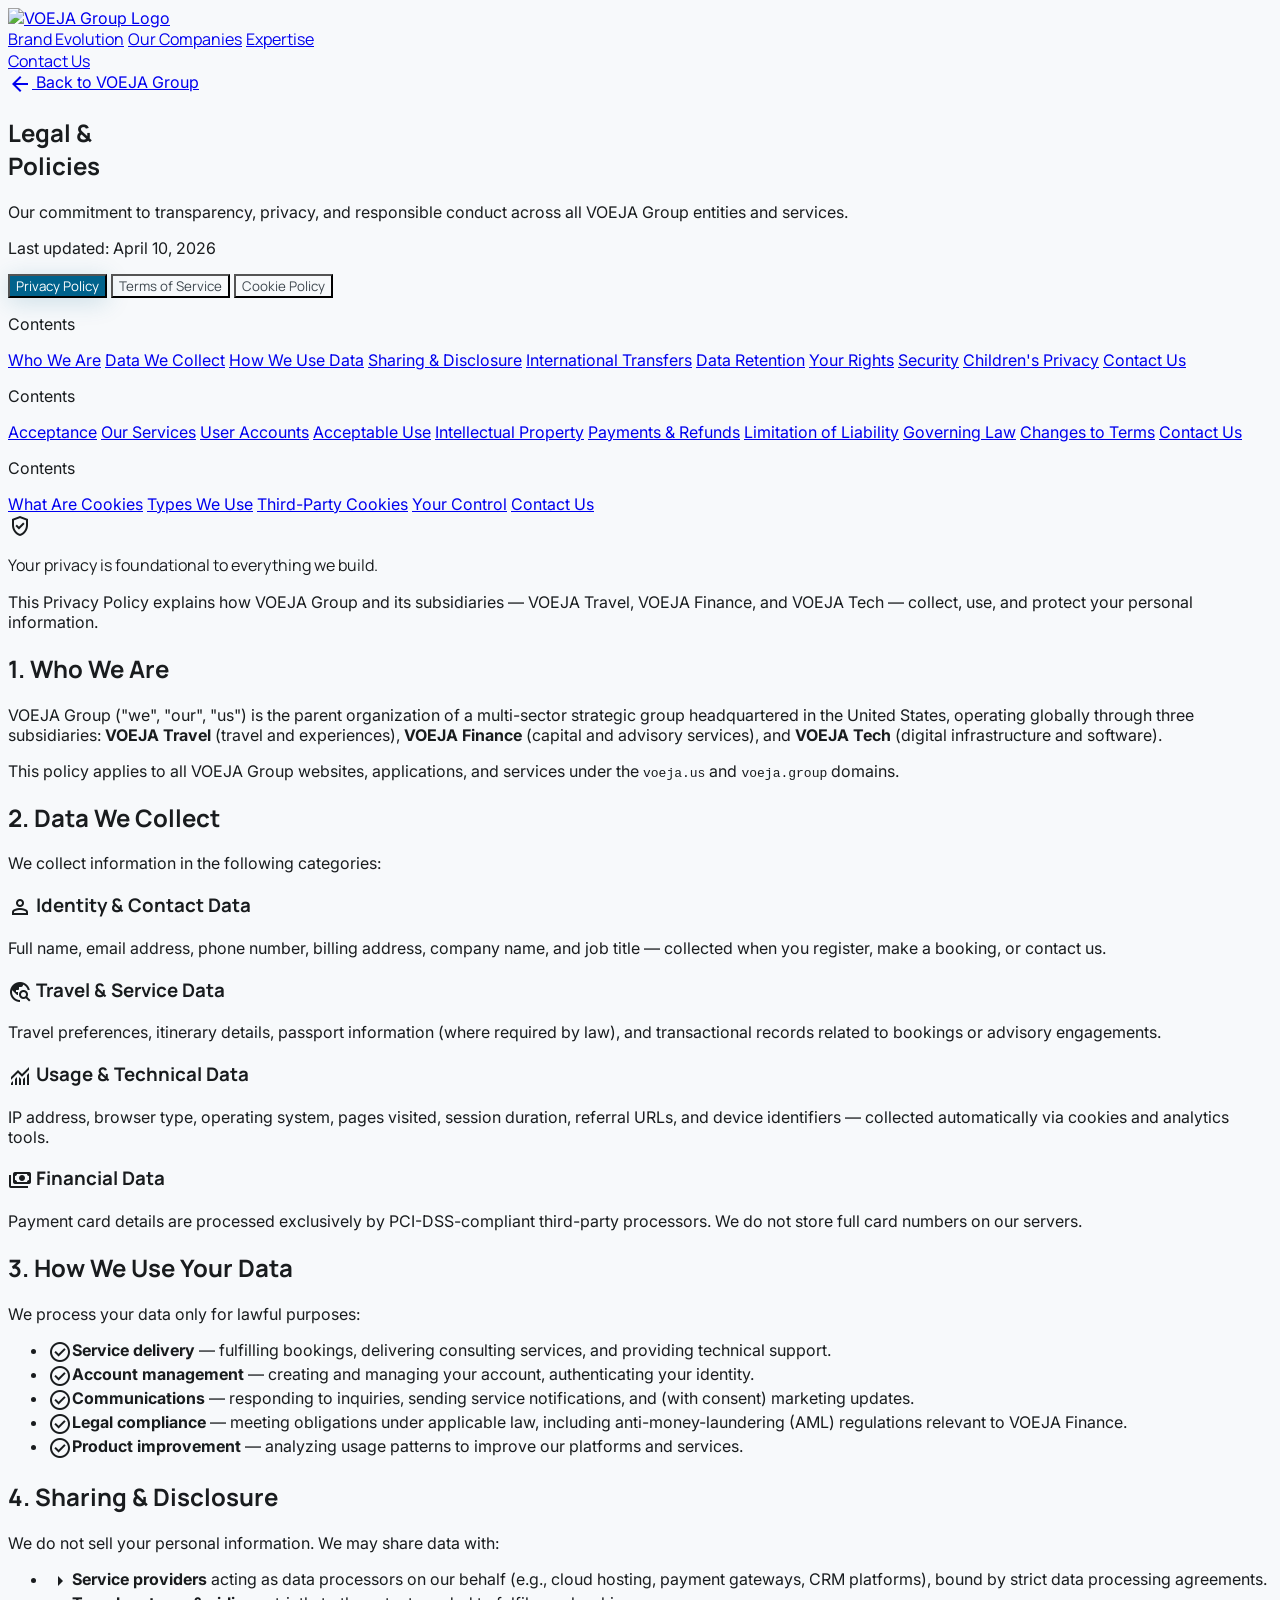
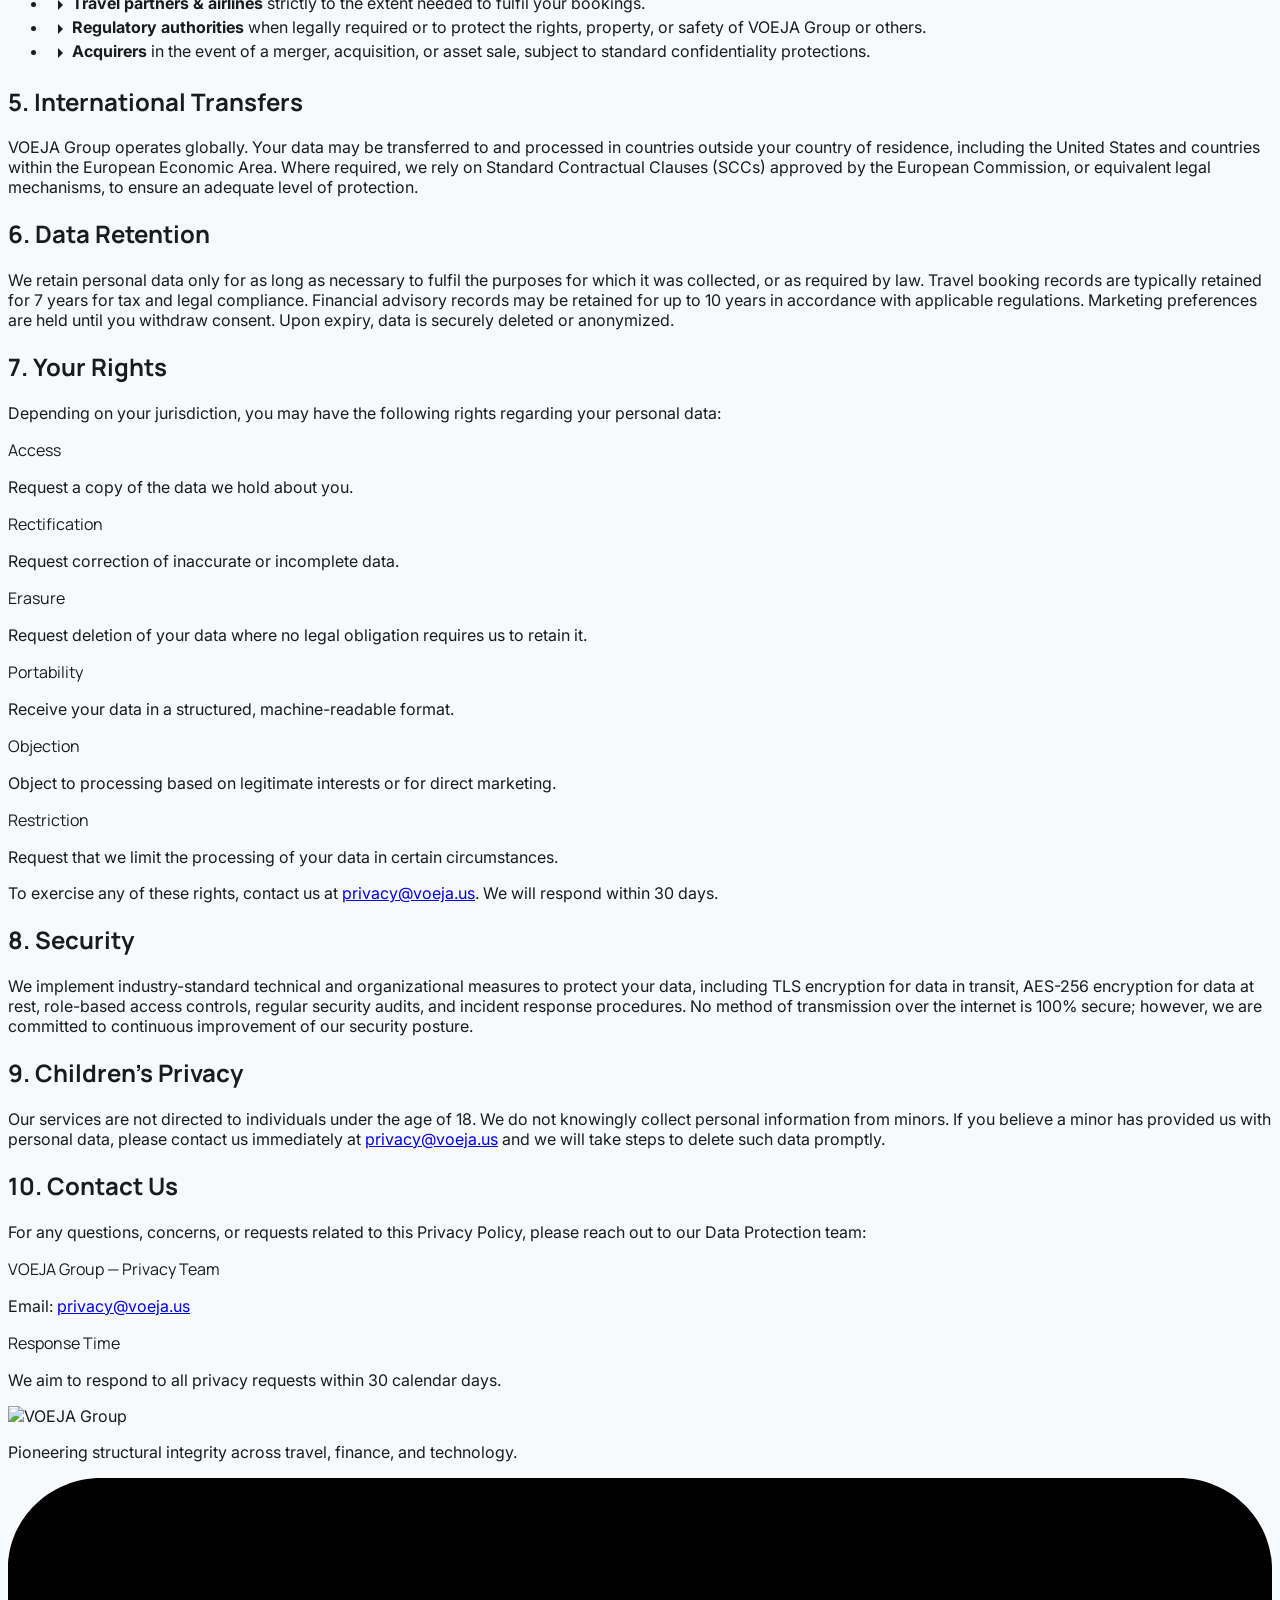
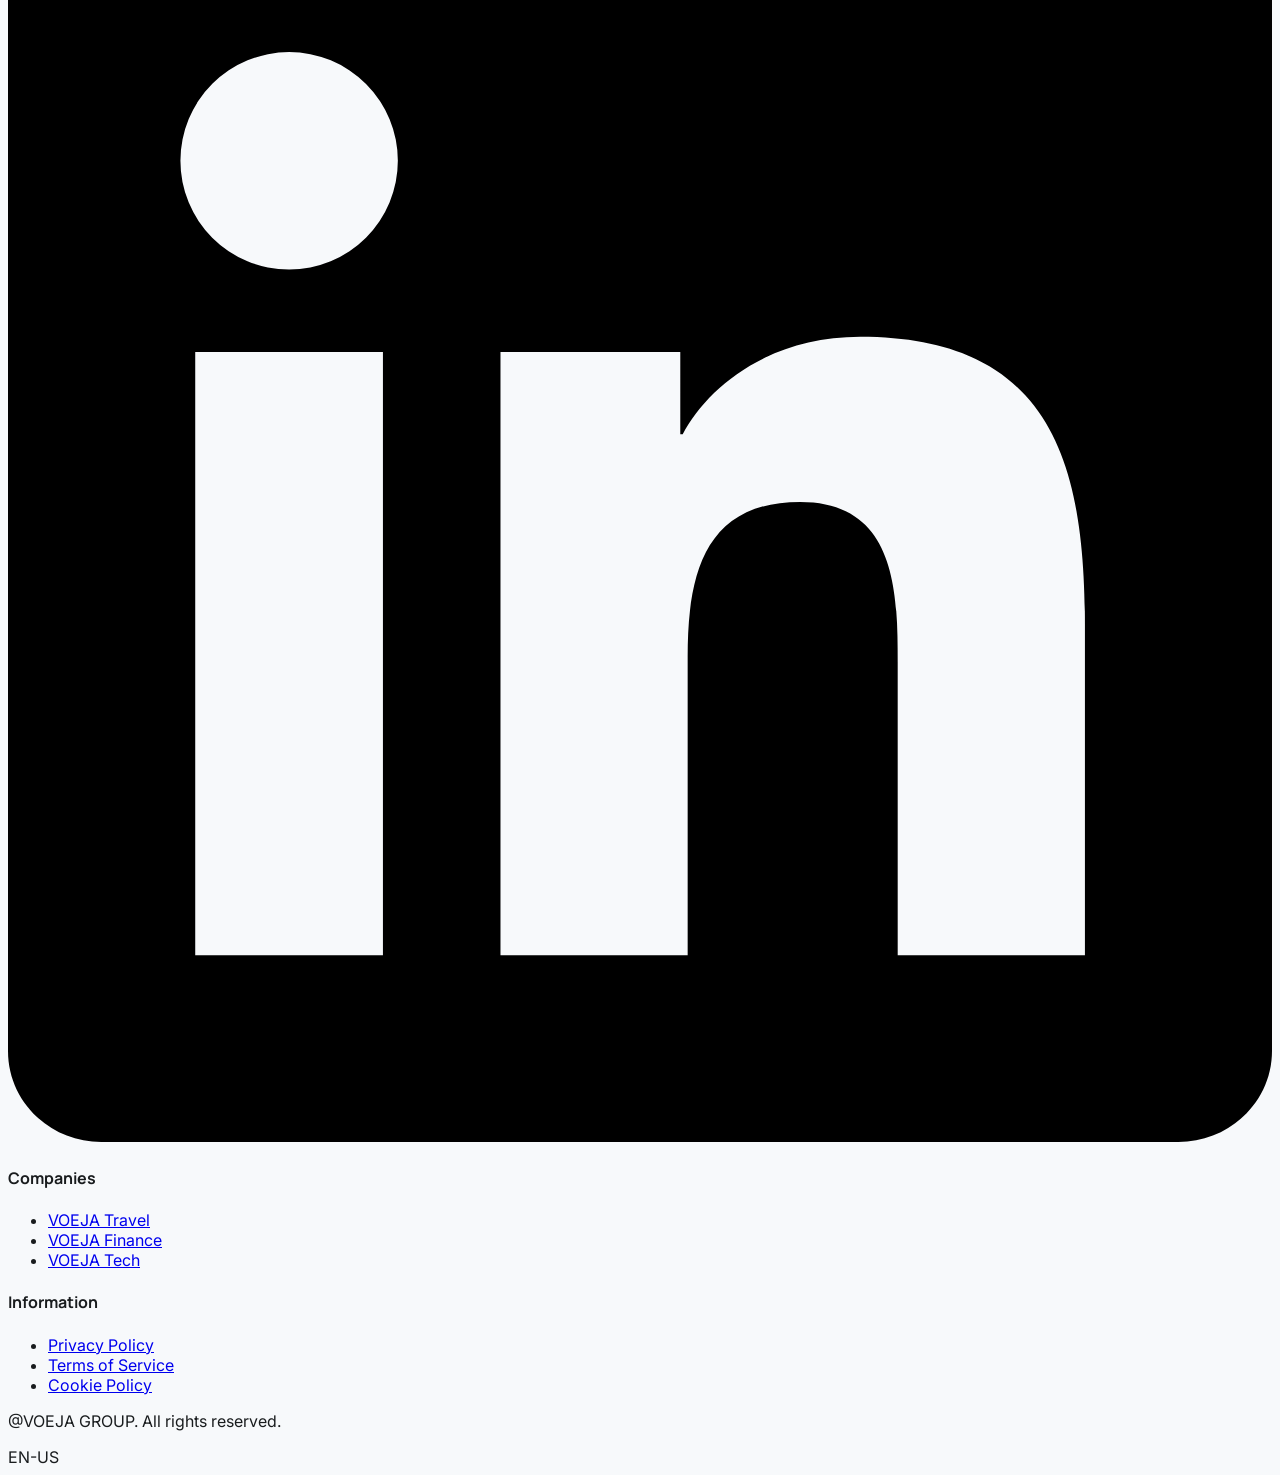
==== commit 8dc376ff: "Update index.html to remove redundant text from the description, streamlining content for clarity." ====
--- a/policy/index.html
+++ b/policy/index.html
@@ -559,7 +559,7 @@
     <div class="md:col-span-1">
       <img alt="VOEJA Group" class="h-8 w-auto object-contain mb-6" src="https://firebasestorage.googleapis.com/v0/b/voeja-app.appspot.com/o/group%2FVOEJA%20WHITE.png?alt=media&token=924b2ae6-d3a7-402f-b12a-786d0eee7053"/>
       <p class="text-slate-400 text-base leading-relaxed mb-8 font-body">
-        Pioneering structural integrity across travel, finance, and technology. The architect for the world's most ambitious organizations.
+        Pioneering structural integrity across travel, finance, and technology.
       </p>
       <div class="flex gap-6">
         <a href="https://br.linkedin.com/company/voeja.us" target="_blank" rel="noopener noreferrer">
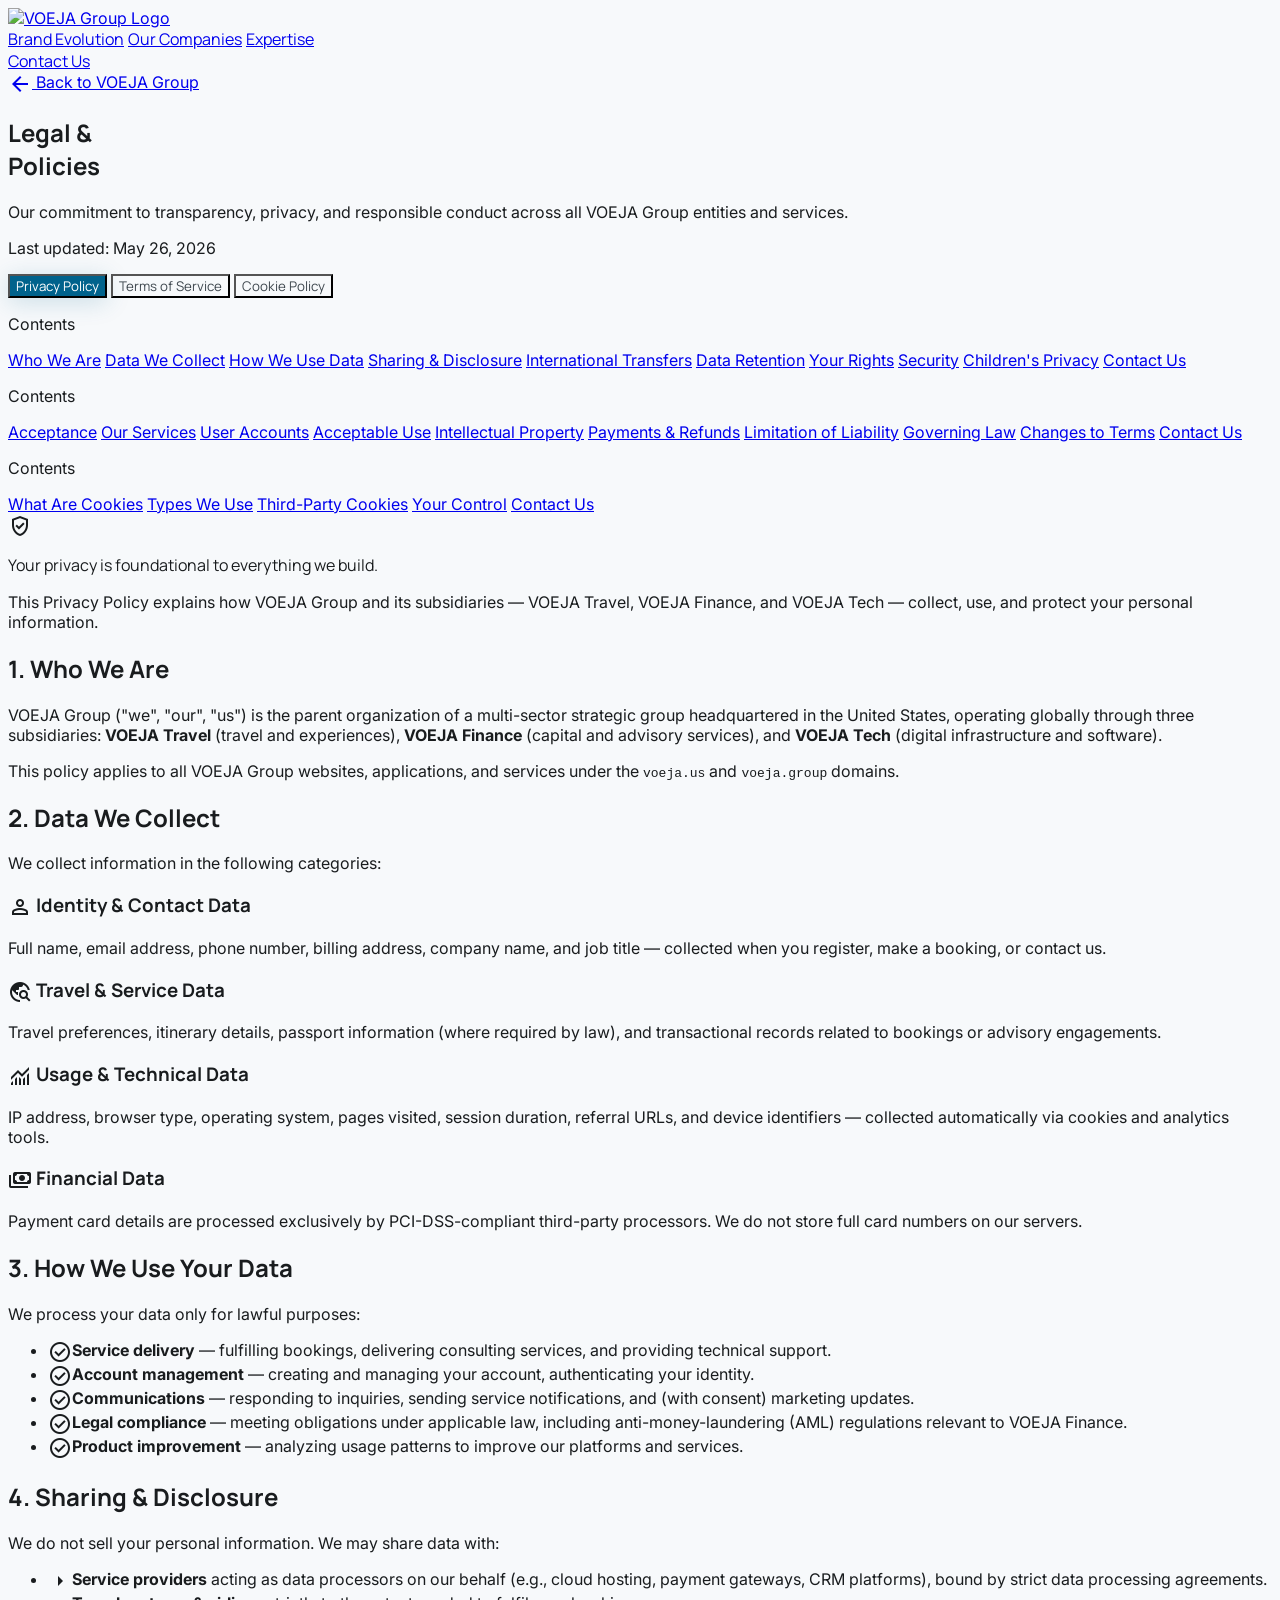
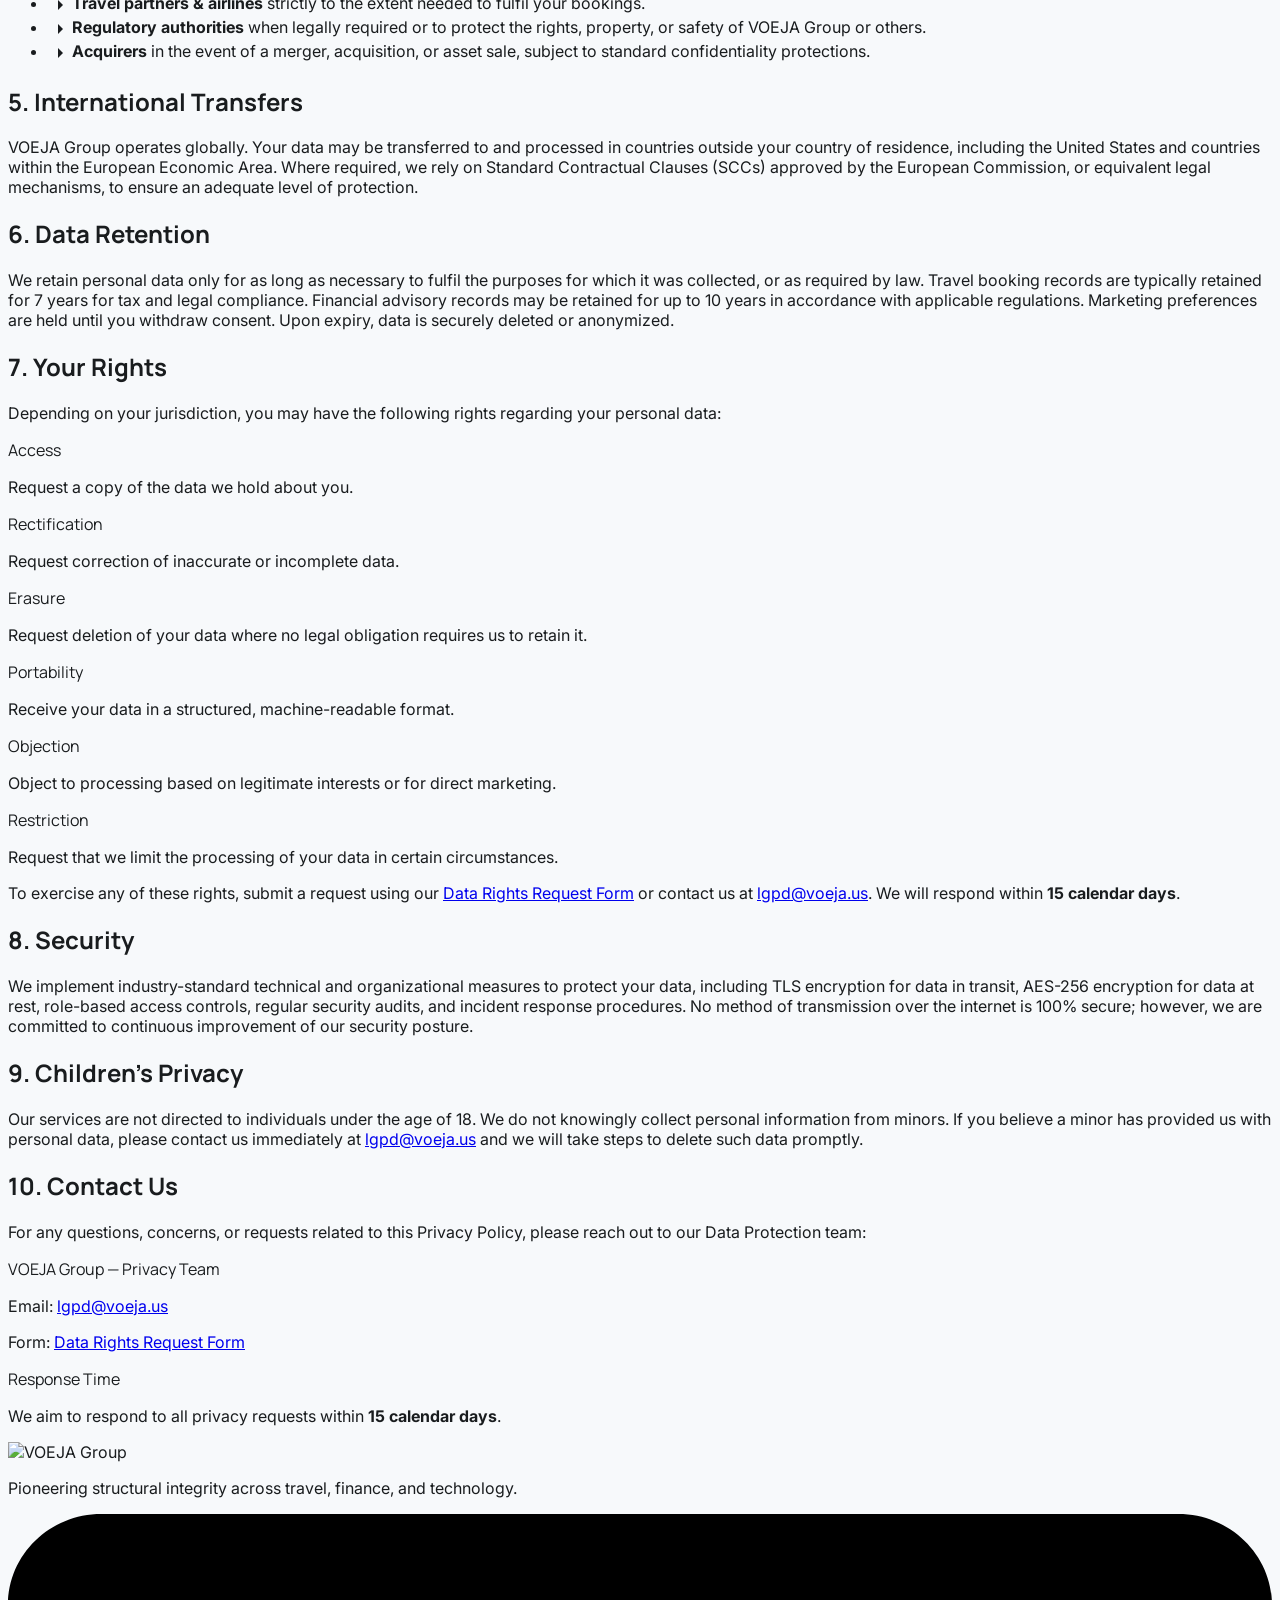
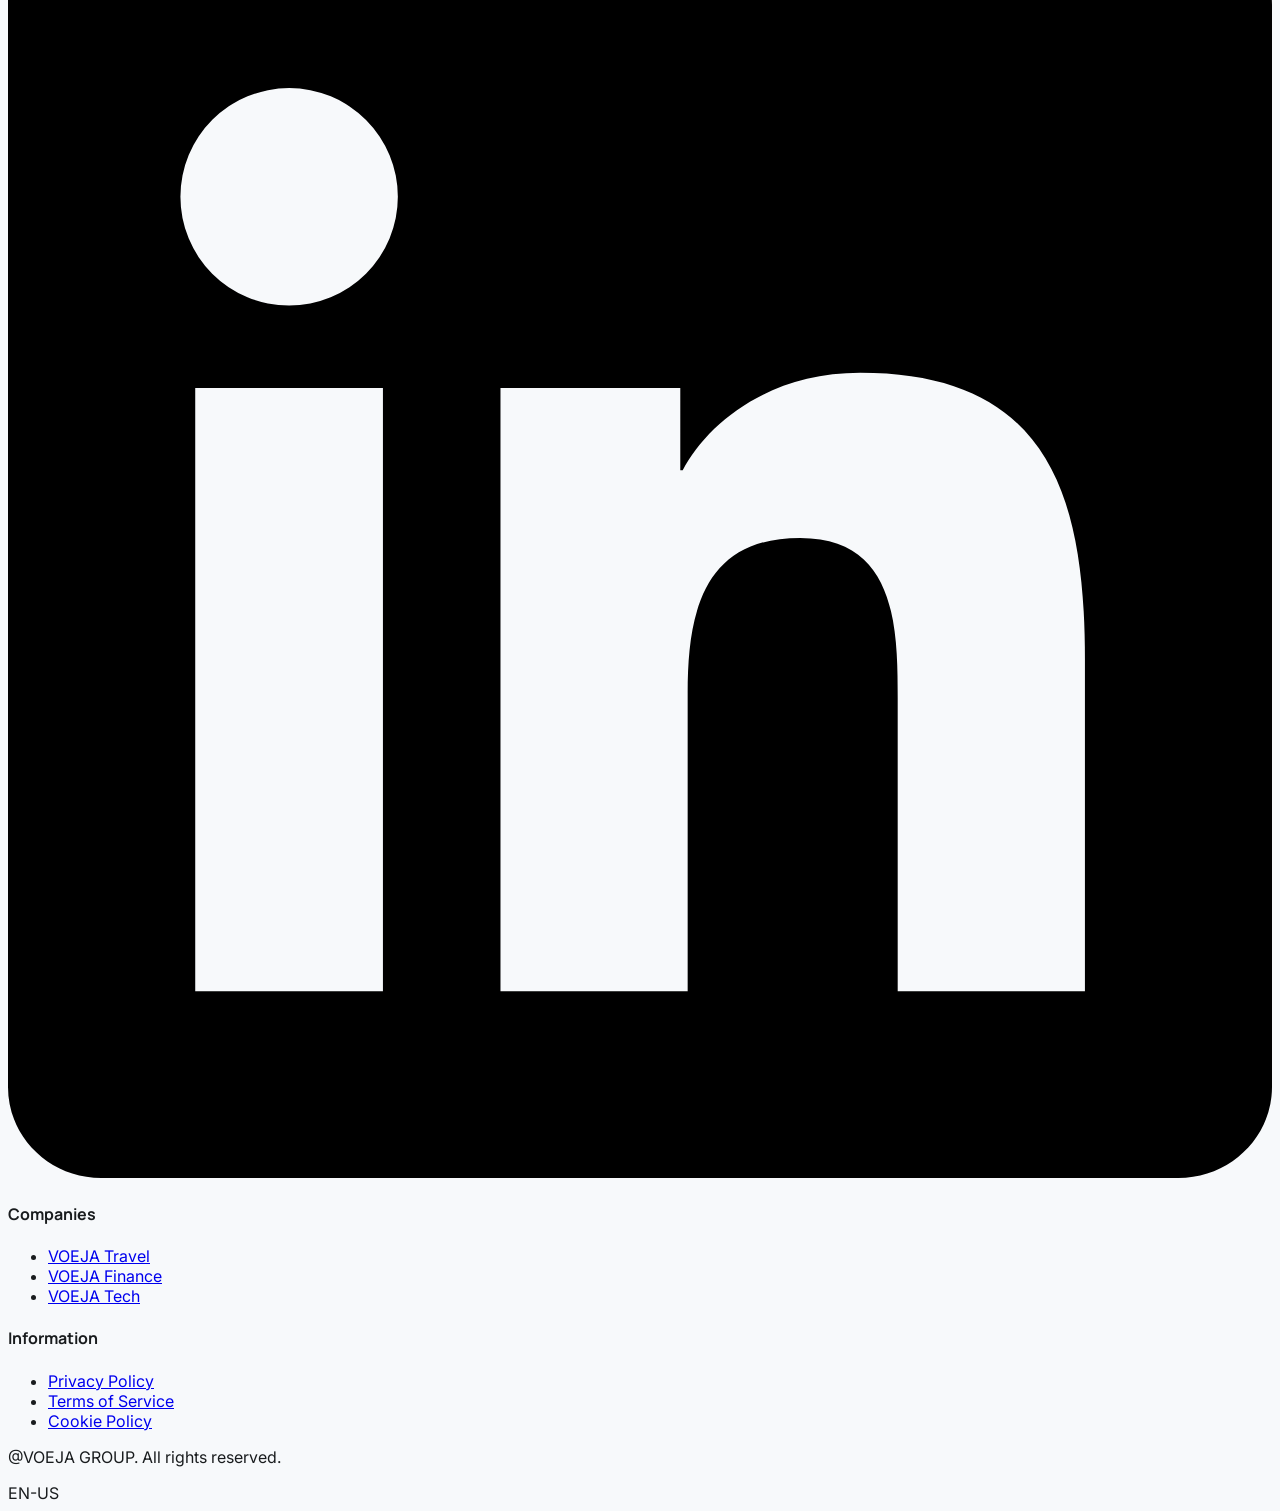
==== commit 8ba0fac0: "chore: update contact information and response times in privacy policy section of index.html" ====
--- a/policy/index.html
+++ b/policy/index.html
@@ -142,7 +142,7 @@
         </a>
         <h1 class="text-5xl md:text-6xl font-extrabold font-headline tracking-tighter text-on-background mb-6">Legal &amp;<br/><span class="text-primary">Policies</span></h1>
         <p class="text-xl text-on-surface-variant leading-relaxed">Our commitment to transparency, privacy, and responsible conduct across all VOEJA Group entities and services.</p>
-        <p class="text-sm text-outline mt-6 font-label">Last updated: April 10, 2026</p>
+        <p class="text-sm text-outline mt-6 font-label">Last updated: May 26, 2026</p>
       </div>
     </div>
   </section>
@@ -317,7 +317,7 @@
                   <p class="text-on-surface-variant text-sm">Request that we limit the processing of your data in certain circumstances.</p>
                 </div>
               </div>
-              <p class="text-on-surface-variant text-sm leading-relaxed mt-6">To exercise any of these rights, contact us at <a href="mailto:privacy@voeja.us" class="text-primary hover:underline">privacy@voeja.us</a>. We will respond within 30 days.</p>
+              <p class="text-on-surface-variant text-sm leading-relaxed mt-6">To exercise any of these rights, submit a request using our <a href="https://lgpd.somaxi.com.br/formulario/cliente-1776193832839-1e5vd1im4" target="_blank" rel="noopener noreferrer" class="text-primary hover:underline font-semibold">Data Rights Request Form</a> or contact us at <a href="mailto:lgpd@voeja.us" class="text-primary hover:underline">lgpd@voeja.us</a>. We will respond within <strong class="text-on-surface font-semibold">15 calendar days</strong>.</p>
             </div>
 
             <div id="priv-security">
@@ -327,7 +327,7 @@
 
             <div id="priv-children">
               <h2 class="text-2xl font-bold tracking-tight mb-4">9. Children's Privacy</h2>
-              <p class="text-on-surface-variant leading-relaxed">Our services are not directed to individuals under the age of 18. We do not knowingly collect personal information from minors. If you believe a minor has provided us with personal data, please contact us immediately at <a href="mailto:privacy@voeja.us" class="text-primary hover:underline">privacy@voeja.us</a> and we will take steps to delete such data promptly.</p>
+              <p class="text-on-surface-variant leading-relaxed">Our services are not directed to individuals under the age of 18. We do not knowingly collect personal information from minors. If you believe a minor has provided us with personal data, please contact us immediately at <a href="mailto:lgpd@voeja.us" class="text-primary hover:underline">lgpd@voeja.us</a> and we will take steps to delete such data promptly.</p>
             </div>
 
             <div id="priv-contact">
@@ -336,11 +336,12 @@
               <div class="bg-white border border-surface-container-high rounded-2xl p-8 flex flex-col sm:flex-row gap-8">
                 <div class="flex-1">
                   <p class="font-headline font-bold text-on-background mb-1">VOEJA Group — Privacy Team</p>
-                  <p class="text-on-surface-variant text-sm">Email: <a href="mailto:privacy@voeja.us" class="text-primary hover:underline">privacy@voeja.us</a></p>
+                  <p class="text-on-surface-variant text-sm">Email: <a href="mailto:lgpd@voeja.us" class="text-primary hover:underline">lgpd@voeja.us</a></p>
+                  <p class="text-on-surface-variant text-sm mt-2">Form: <a href="https://lgpd.somaxi.com.br/formulario/cliente-1776193832839-1e5vd1im4" target="_blank" rel="noopener noreferrer" class="text-primary hover:underline">Data Rights Request Form</a></p>
                 </div>
                 <div class="flex-1">
                   <p class="font-headline font-bold text-on-background mb-1">Response Time</p>
-                  <p class="text-on-surface-variant text-sm">We aim to respond to all privacy requests within 30 calendar days.</p>
+                  <p class="text-on-surface-variant text-sm">We aim to respond to all privacy requests within <strong class="text-on-surface font-semibold">15 calendar days</strong>.</p>
                 </div>
               </div>
             </div>
@@ -454,6 +455,13 @@
                   <p class="text-on-surface-variant text-sm">Legal inquiries are typically addressed within 5–10 business days.</p>
                 </div>
               </div>
+              <div class="bg-primary/5 border border-primary/10 rounded-2xl p-6 mt-6 flex gap-4 items-start">
+                <span class="material-symbols-outlined text-primary text-2xl mt-0.5">assignment_ind</span>
+                <div>
+                  <p class="font-headline font-semibold text-on-background mb-1">Data Rights Requests</p>
+                  <p class="text-on-surface-variant text-sm leading-relaxed">To exercise your privacy rights (access, correction, deletion, portability), please use our dedicated <a href="https://lgpd.somaxi.com.br/formulario/cliente-1776193832839-1e5vd1im4" target="_blank" rel="noopener noreferrer" class="text-primary hover:underline font-semibold">Data Rights Request Form</a> or email <a href="mailto:lgpd@voeja.us" class="text-primary hover:underline">lgpd@voeja.us</a>. We will respond within <strong class="text-on-surface font-semibold">15 calendar days</strong>.</p>
+                </div>
+              </div>
             </div>
           </div>
 
@@ -542,7 +550,7 @@
               <p class="text-on-surface-variant leading-relaxed mb-6">If you have questions about our use of cookies, contact us:</p>
               <div class="bg-white border border-surface-container-high rounded-2xl p-8">
                 <p class="font-headline font-bold text-on-background mb-1">VOEJA Group — Privacy Team</p>
-                <p class="text-on-surface-variant text-sm">Email: <a href="mailto:privacy@voeja.us" class="text-primary hover:underline">privacy@voeja.us</a></p>
+                <p class="text-on-surface-variant text-sm">Email: <a href="mailto:lgpd@voeja.us" class="text-primary hover:underline">lgpd@voeja.us</a></p>
               </div>
             </div>
           </div>
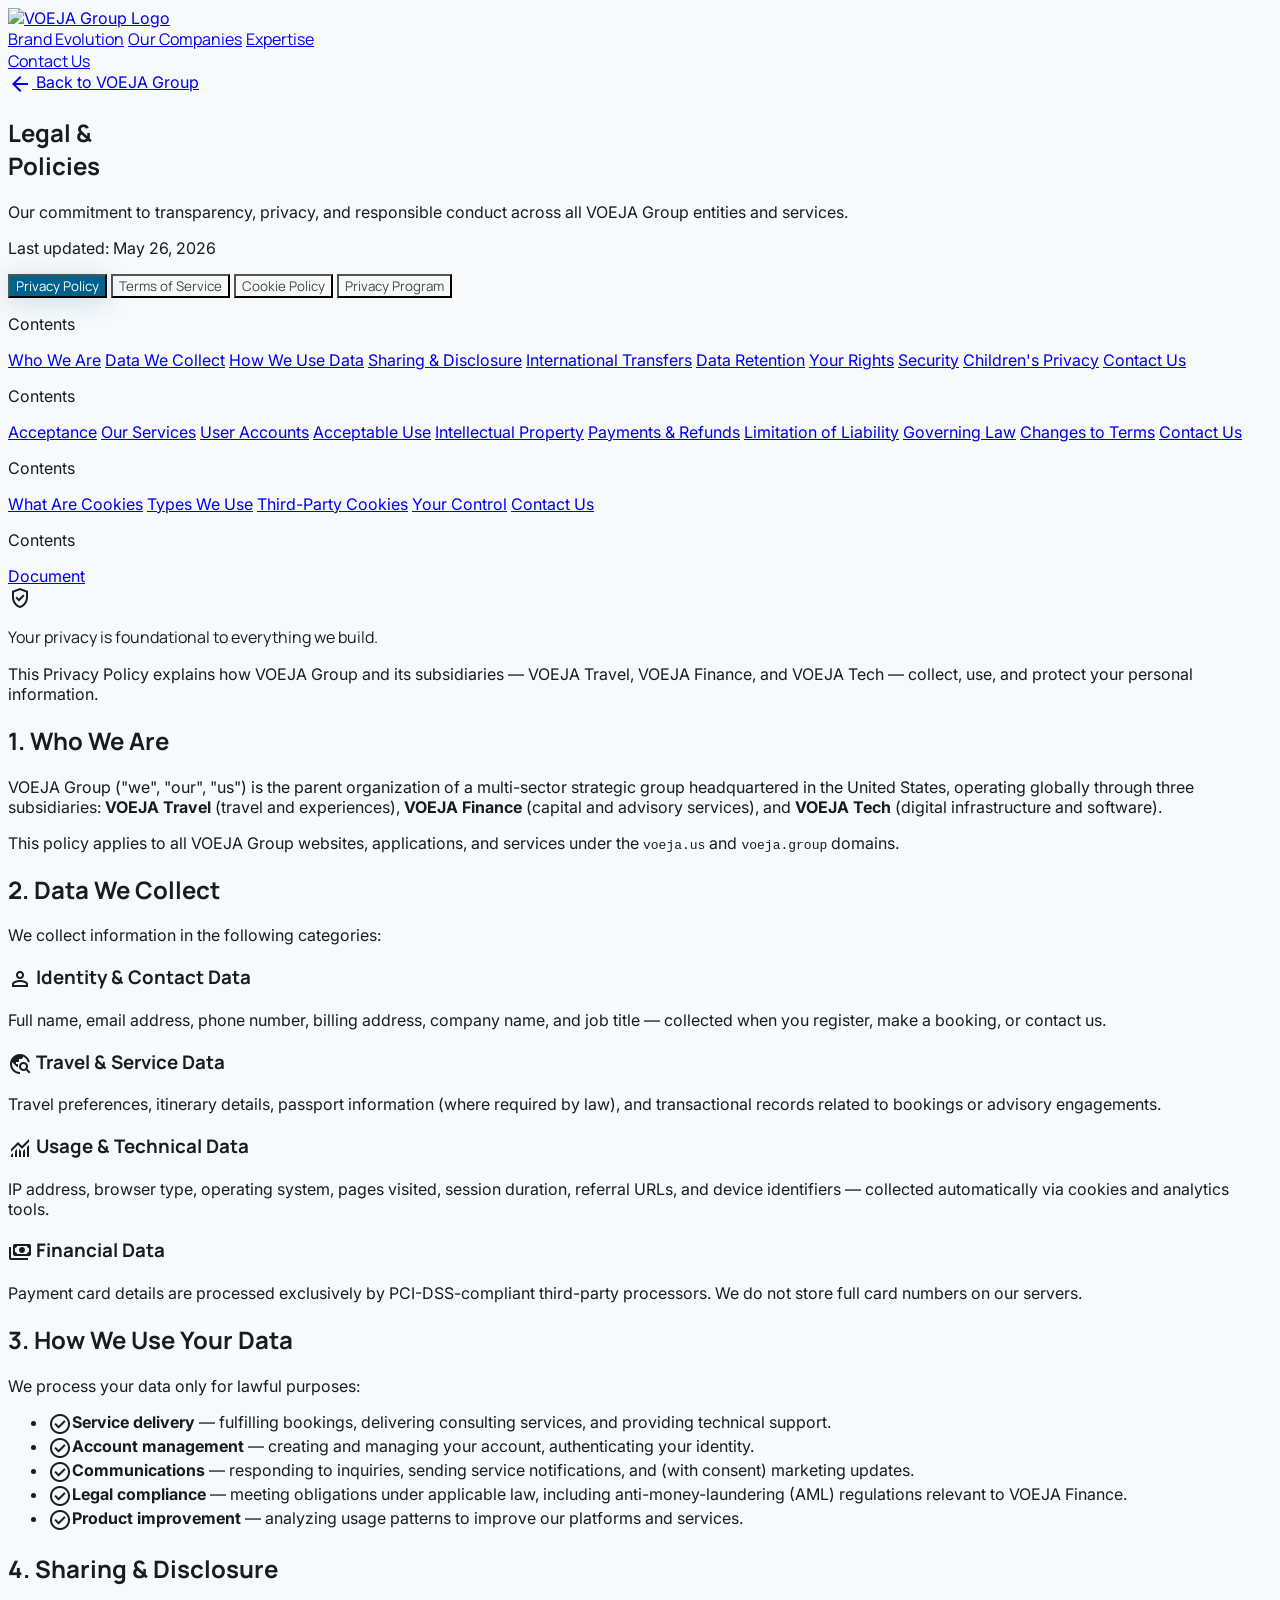
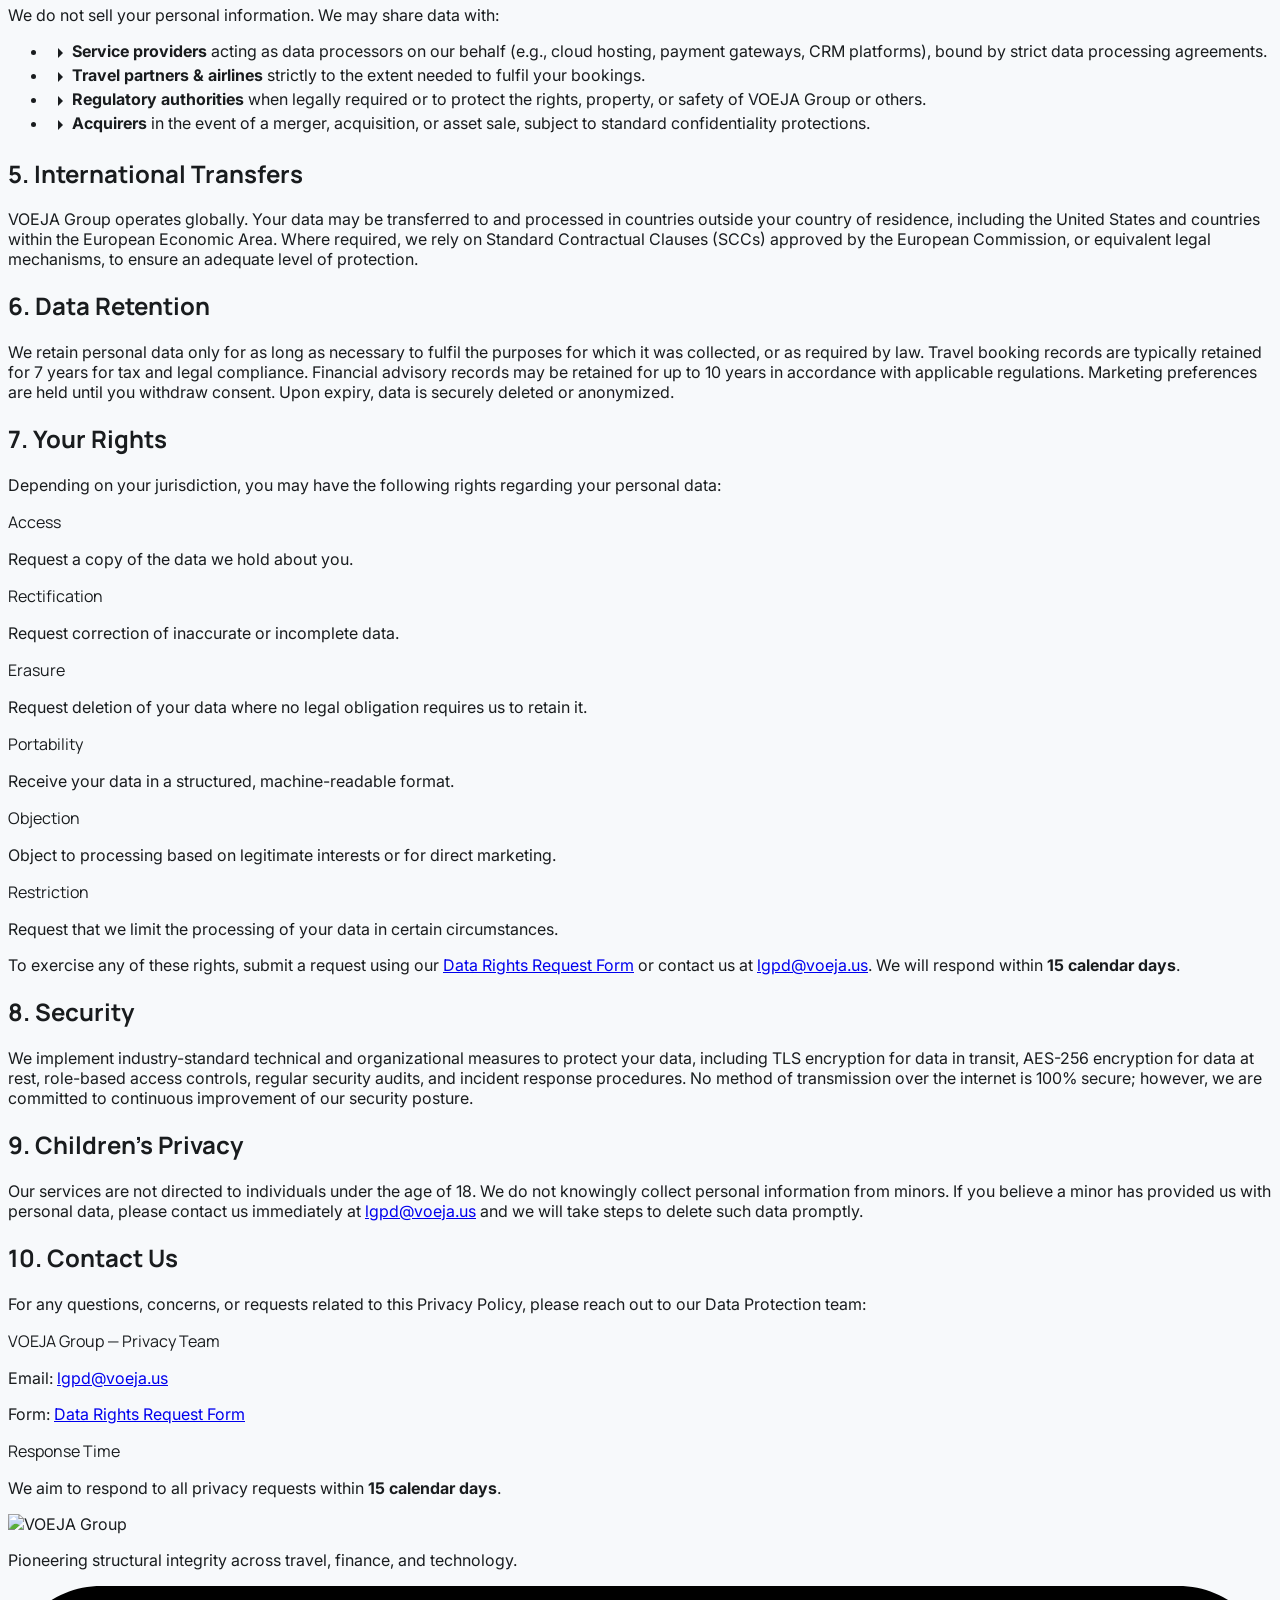
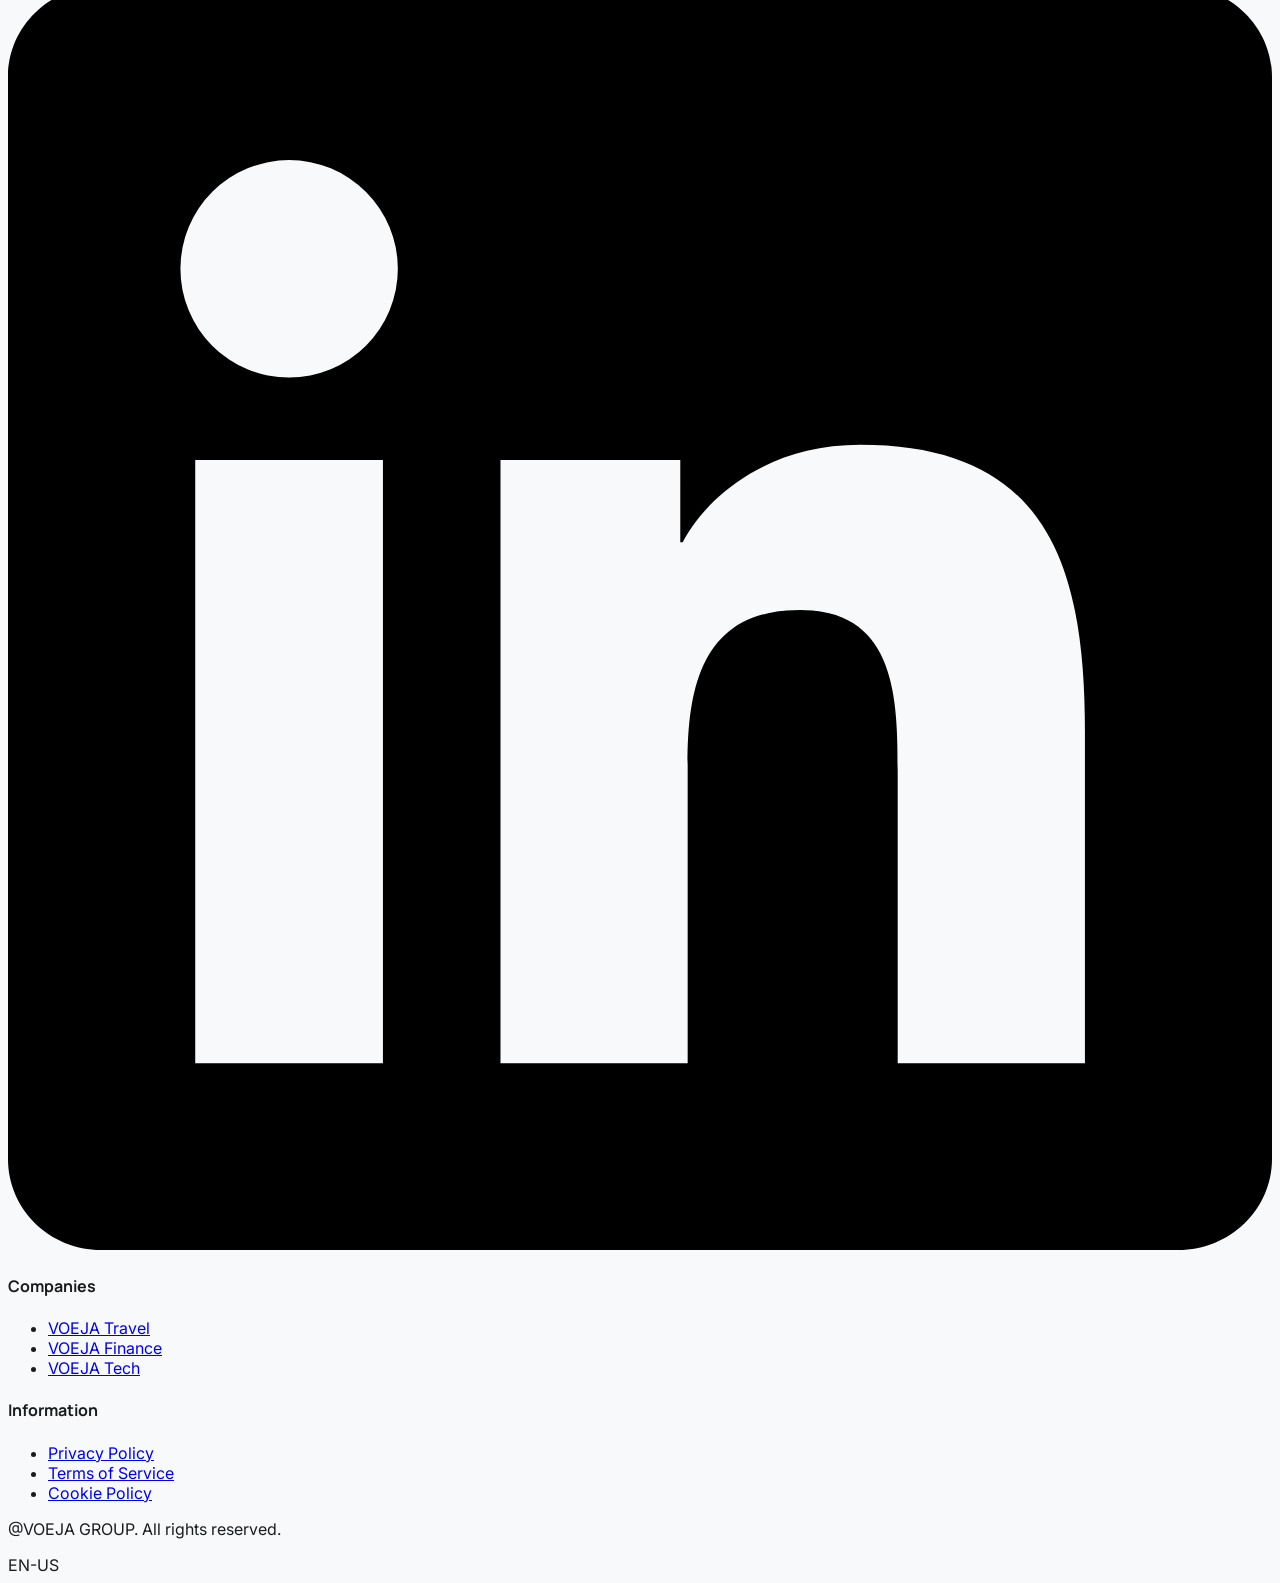
==== commit af481c4e: "chore: add Privacy Program section with document links and navigation" ====
--- a/policy/index.html
+++ b/policy/index.html
@@ -160,6 +160,9 @@
         <button onclick="showTab('cookies')" id="tab-cookies" class="tab-btn font-headline font-semibold text-sm px-6 py-2.5 rounded-lg whitespace-nowrap">
           Cookie Policy
         </button>
+        <button onclick="showTab('program')" id="tab-program" class="tab-btn font-headline font-semibold text-sm px-6 py-2.5 rounded-lg whitespace-nowrap">
+          Privacy Program
+        </button>
       </div>
     </div>
   </section>
@@ -211,6 +214,12 @@
               <a href="#cook-contact" class="block hover:text-primary transition-colors py-1 border-l-2 border-transparent hover:border-primary pl-3">Contact Us</a>
             </nav>
           </div>
+          <div id="toc-program" class="toc-panel hidden">
+            <p class="text-xs font-bold uppercase tracking-widest text-outline mb-6 font-label">Contents</p>
+            <nav class="space-y-3 text-sm font-body text-on-surface-variant">
+              <a href="#program-document" class="block hover:text-primary transition-colors py-1 border-l-2 border-transparent hover:border-primary pl-3">Document</a>
+            </nav>
+          </div>
         </aside>
 
         <!-- Policy panels -->
@@ -551,6 +560,44 @@
               <div class="bg-white border border-surface-container-high rounded-2xl p-8">
                 <p class="font-headline font-bold text-on-background mb-1">VOEJA Group — Privacy Team</p>
                 <p class="text-on-surface-variant text-sm">Email: <a href="mailto:lgpd@voeja.us" class="text-primary hover:underline">lgpd@voeja.us</a></p>
+              </div>
+            </div>
+          </div>
+
+          <!-- Privacy Program -->
+          <div id="panel-program" class="policy-panel policy-section space-y-14">
+            <div class="bg-primary/5 border border-primary/10 rounded-2xl p-8 flex gap-5 items-start">
+              <span class="material-symbols-outlined text-primary text-3xl mt-0.5">shield_person</span>
+              <div>
+                <p class="font-headline font-bold text-on-background mb-1">Our Privacy Program.</p>
+                <p class="text-on-surface-variant text-sm leading-relaxed">The document that formalizes VOEJA Group's privacy governance and LGPD compliance, describing the policies, roles, and controls applied to the processing of personal data.</p>
+              </div>
+            </div>
+
+            <div id="program-document">
+              <h2 class="text-2xl font-bold tracking-tight mb-4">Privacy Program Document</h2>
+              <p class="text-on-surface-variant leading-relaxed mb-6">Access the complete VOEJA Group Privacy Program document. Each version opens in a new tab.</p>
+              <div class="grid grid-cols-1 sm:grid-cols-2 gap-6">
+                <div class="bg-white border border-surface-container-high rounded-2xl p-8 flex flex-col gap-6">
+                  <div>
+                    <p class="font-headline font-bold text-on-background mb-1">Privacy Program (PDF)</p>
+                    <p class="text-on-surface-variant text-sm">Portuguese — pt-BR</p>
+                  </div>
+                  <a href="https://firebasestorage.googleapis.com/v0/b/voeja-app.appspot.com/o/group%2F004%20-%20Programa%20de%20Privacidade-ver-VisualDesign-26.pdf?alt=media&token=ff4f3bc9-e322-4276-a1b9-9293d8694552" target="_blank" rel="noopener noreferrer" class="inline-flex items-center justify-center gap-2 bg-primary text-white font-headline font-semibold text-sm px-6 py-3 rounded-lg hover:opacity-90 transition-opacity whitespace-nowrap mt-auto">
+                    <span class="material-symbols-outlined text-base">open_in_new</span>
+                    Open document
+                  </a>
+                </div>
+                <div class="bg-white border border-surface-container-high rounded-2xl p-8 flex flex-col gap-6">
+                  <div>
+                    <p class="font-headline font-bold text-on-background mb-1">Privacy Program (PDF)</p>
+                    <p class="text-on-surface-variant text-sm">English — en-US</p>
+                  </div>
+                  <a href="https://firebasestorage.googleapis.com/v0/b/voeja-app.appspot.com/o/pdf%2FVOEJA_Privacy_Program_EN.pdf?alt=media&token=687b130f-fada-4791-a3e2-66d6eb8cef33" target="_blank" rel="noopener noreferrer" class="inline-flex items-center justify-center gap-2 bg-primary text-white font-headline font-semibold text-sm px-6 py-3 rounded-lg hover:opacity-90 transition-opacity whitespace-nowrap mt-auto">
+                    <span class="material-symbols-outlined text-base">open_in_new</span>
+                    Open document
+                  </a>
+                </div>
               </div>
             </div>
           </div>
@@ -602,7 +649,7 @@
 
 <script>
   function showTab(tab) {
-    ['privacy', 'terms', 'cookies'].forEach(t => {
+    ['privacy', 'terms', 'cookies', 'program'].forEach(t => {
       document.getElementById('panel-' + t).classList.remove('active');
       document.getElementById('tab-' + t).classList.remove('active');
       document.getElementById('toc-' + t).classList.add('hidden');
@@ -615,7 +662,7 @@
   // Handle URL hash on load to deep-link to a specific tab
   (function() {
     const hash = window.location.hash.replace('#panel-', '');
-    if (['privacy', 'terms', 'cookies'].includes(hash)) {
+    if (['privacy', 'terms', 'cookies', 'program'].includes(hash)) {
       showTab(hash);
     }
   })();
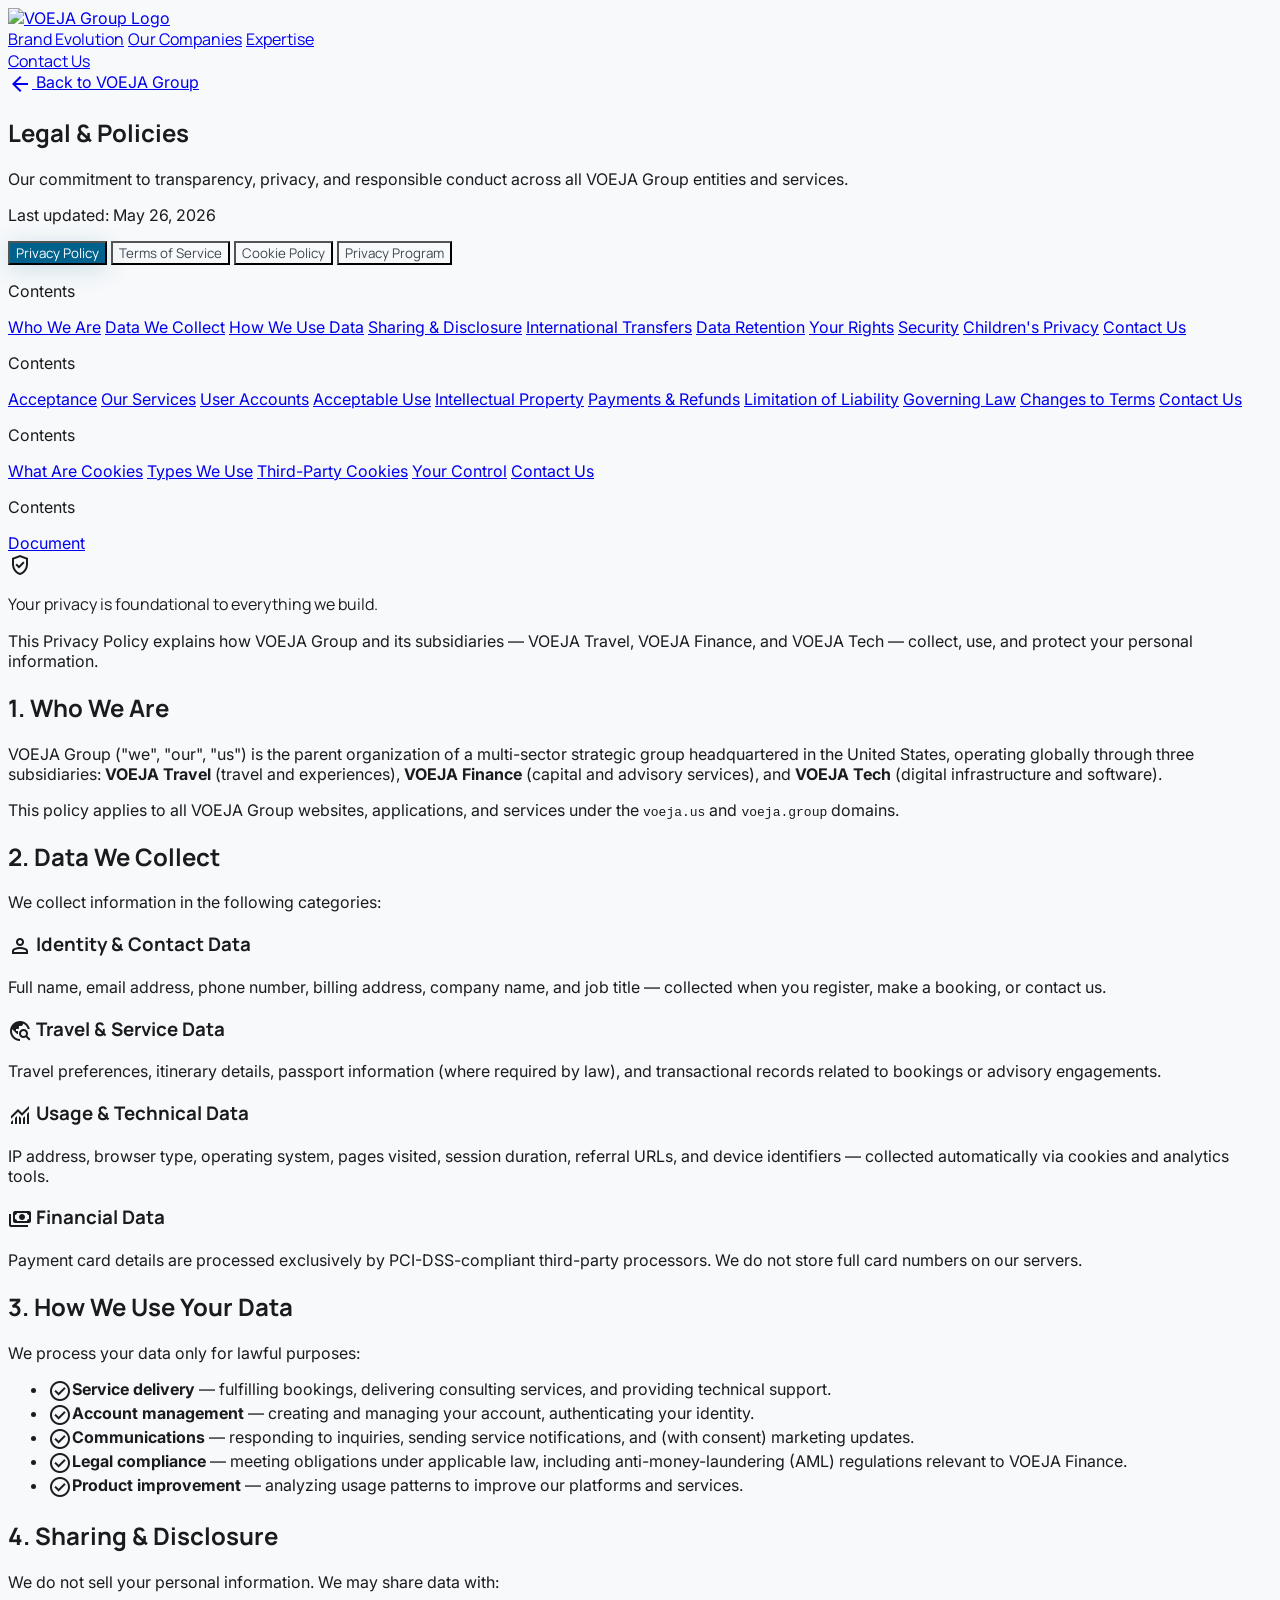
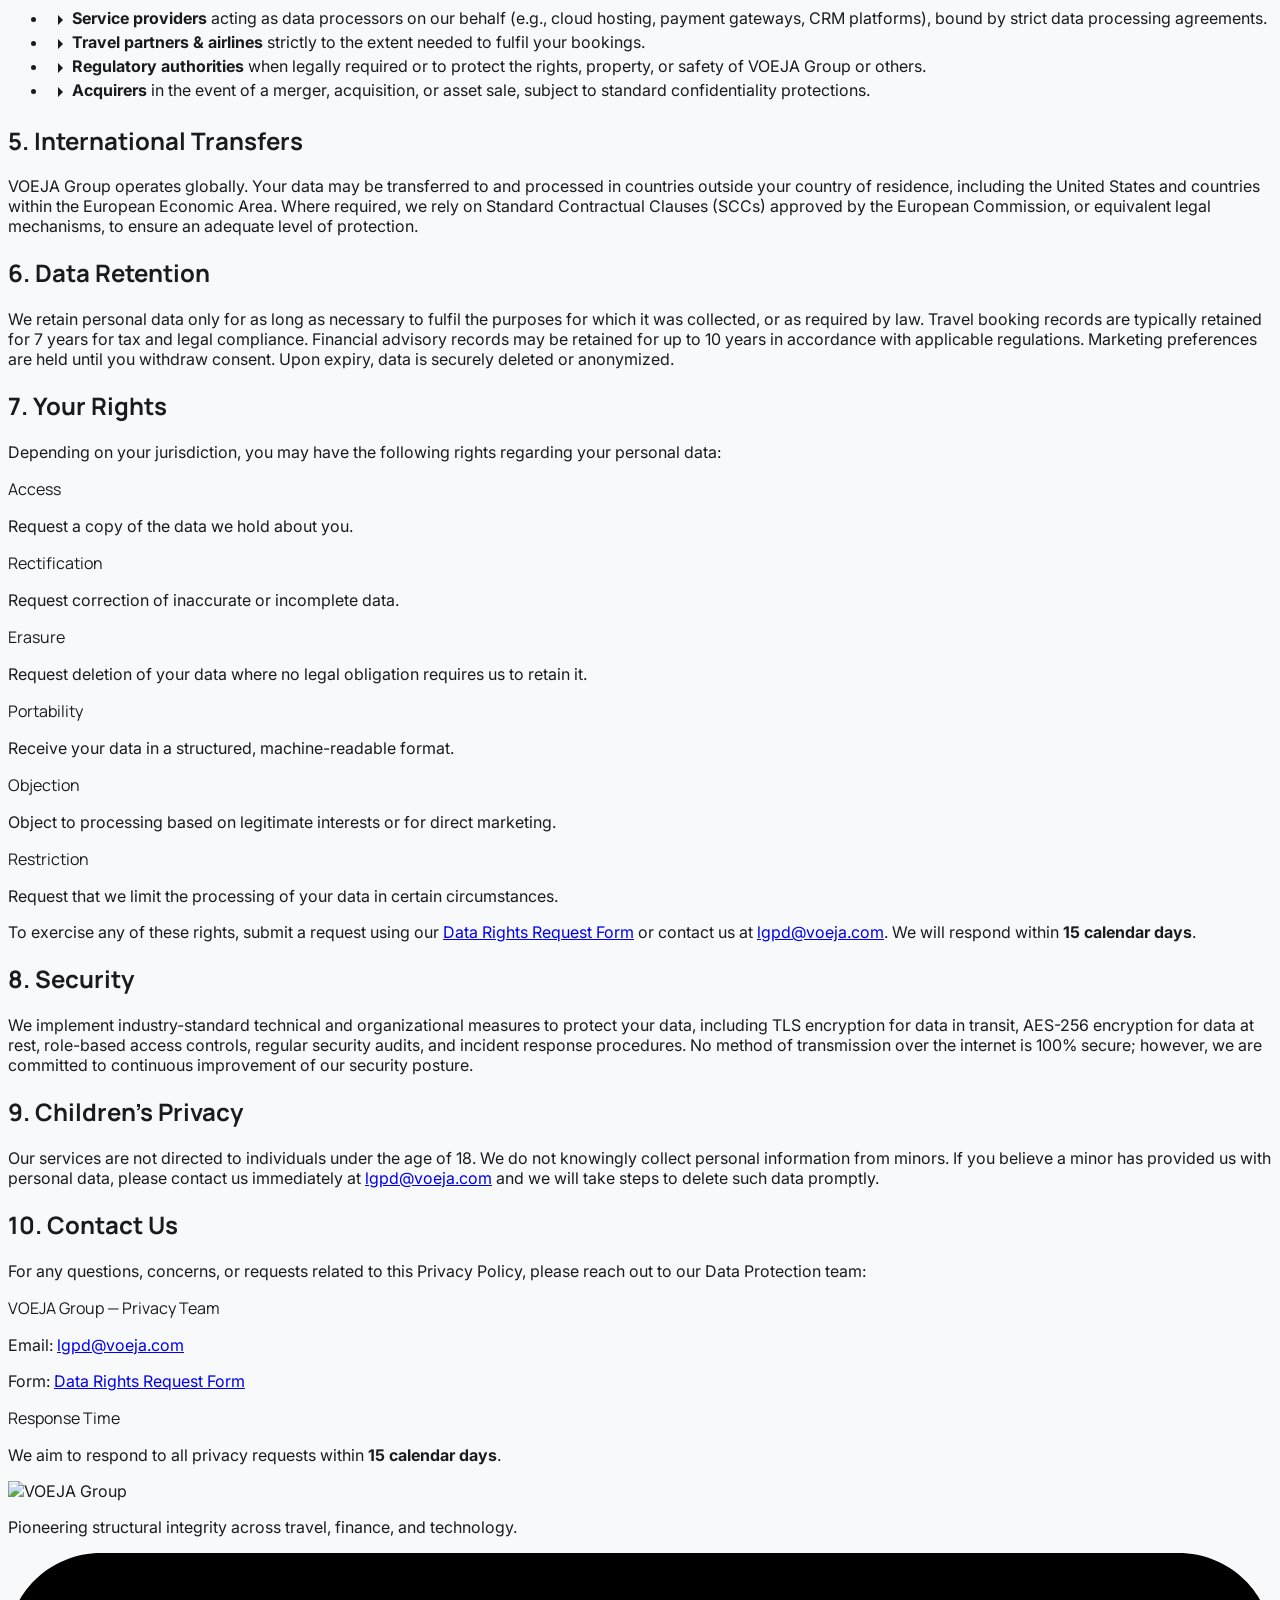
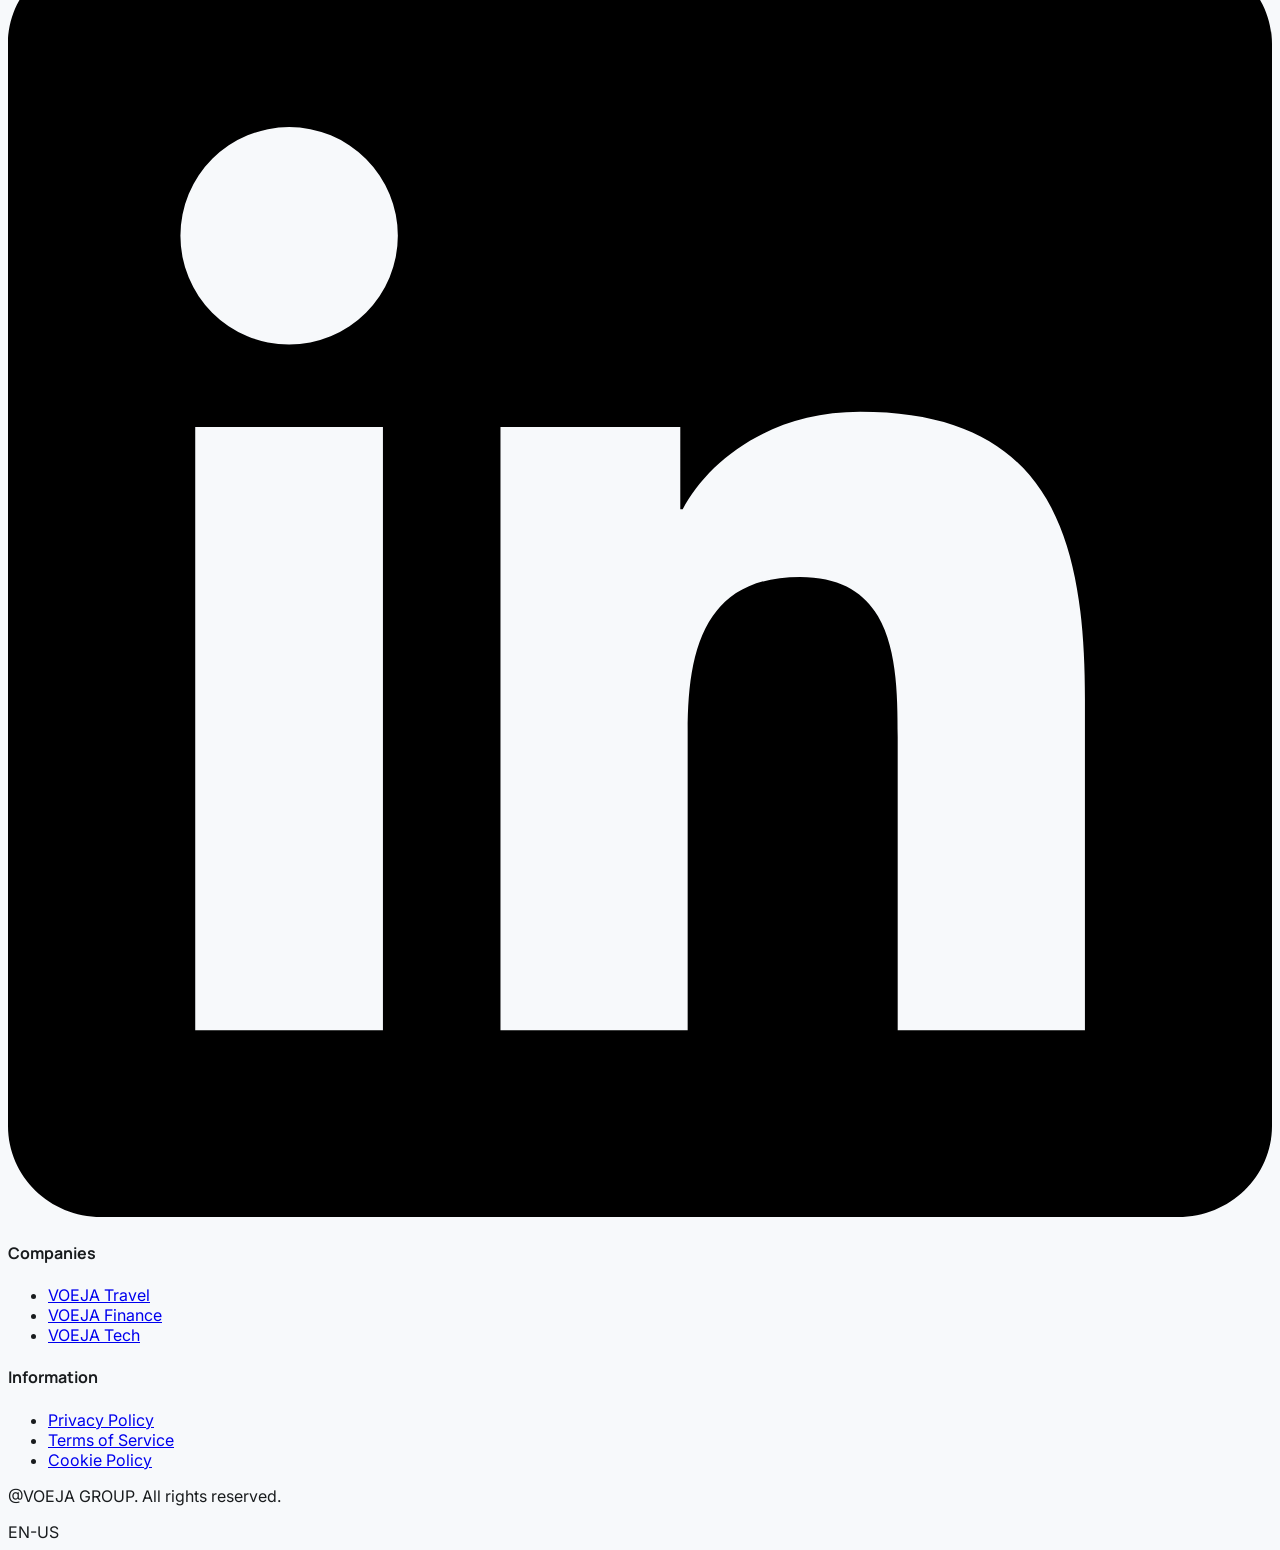
==== commit 648fd557: "chore: fix broken policy links, add policies.html redirect and update LGPD email - Footer links in p" ====
--- a/policy/index.html
+++ b/policy/index.html
@@ -140,7 +140,7 @@
           <span class="material-symbols-outlined text-base">arrow_back</span>
           Back to VOEJA Group
         </a>
-        <h1 class="text-5xl md:text-6xl font-extrabold font-headline tracking-tighter text-on-background mb-6">Legal &amp;<br/><span class="text-primary">Policies</span></h1>
+        <h1 class="text-5xl md:text-6xl font-extrabold font-headline tracking-tighter text-on-background mb-6">Legal &amp; <span class="text-primary">Policies</span></h1>
         <p class="text-xl text-on-surface-variant leading-relaxed">Our commitment to transparency, privacy, and responsible conduct across all VOEJA Group entities and services.</p>
         <p class="text-sm text-outline mt-6 font-label">Last updated: May 26, 2026</p>
       </div>
@@ -326,7 +326,7 @@
                   <p class="text-on-surface-variant text-sm">Request that we limit the processing of your data in certain circumstances.</p>
                 </div>
               </div>
-              <p class="text-on-surface-variant text-sm leading-relaxed mt-6">To exercise any of these rights, submit a request using our <a href="https://lgpd.somaxi.com.br/formulario/cliente-1776193832839-1e5vd1im4" target="_blank" rel="noopener noreferrer" class="text-primary hover:underline font-semibold">Data Rights Request Form</a> or contact us at <a href="mailto:lgpd@voeja.us" class="text-primary hover:underline">lgpd@voeja.us</a>. We will respond within <strong class="text-on-surface font-semibold">15 calendar days</strong>.</p>
+              <p class="text-on-surface-variant text-sm leading-relaxed mt-6">To exercise any of these rights, submit a request using our <a href="https://lgpd.somaxi.com.br/formulario/cliente-1776193832839-1e5vd1im4" target="_blank" rel="noopener noreferrer" class="text-primary hover:underline font-semibold">Data Rights Request Form</a> or contact us at <a href="mailto:lgpd@voeja.com" class="text-primary hover:underline">lgpd@voeja.com</a>. We will respond within <strong class="text-on-surface font-semibold">15 calendar days</strong>.</p>
             </div>
 
             <div id="priv-security">
@@ -336,7 +336,7 @@
 
             <div id="priv-children">
               <h2 class="text-2xl font-bold tracking-tight mb-4">9. Children's Privacy</h2>
-              <p class="text-on-surface-variant leading-relaxed">Our services are not directed to individuals under the age of 18. We do not knowingly collect personal information from minors. If you believe a minor has provided us with personal data, please contact us immediately at <a href="mailto:lgpd@voeja.us" class="text-primary hover:underline">lgpd@voeja.us</a> and we will take steps to delete such data promptly.</p>
+              <p class="text-on-surface-variant leading-relaxed">Our services are not directed to individuals under the age of 18. We do not knowingly collect personal information from minors. If you believe a minor has provided us with personal data, please contact us immediately at <a href="mailto:lgpd@voeja.com" class="text-primary hover:underline">lgpd@voeja.com</a> and we will take steps to delete such data promptly.</p>
             </div>
 
             <div id="priv-contact">
@@ -345,7 +345,7 @@
               <div class="bg-white border border-surface-container-high rounded-2xl p-8 flex flex-col sm:flex-row gap-8">
                 <div class="flex-1">
                   <p class="font-headline font-bold text-on-background mb-1">VOEJA Group — Privacy Team</p>
-                  <p class="text-on-surface-variant text-sm">Email: <a href="mailto:lgpd@voeja.us" class="text-primary hover:underline">lgpd@voeja.us</a></p>
+                  <p class="text-on-surface-variant text-sm">Email: <a href="mailto:lgpd@voeja.com" class="text-primary hover:underline">lgpd@voeja.com</a></p>
                   <p class="text-on-surface-variant text-sm mt-2">Form: <a href="https://lgpd.somaxi.com.br/formulario/cliente-1776193832839-1e5vd1im4" target="_blank" rel="noopener noreferrer" class="text-primary hover:underline">Data Rights Request Form</a></p>
                 </div>
                 <div class="flex-1">
@@ -468,7 +468,7 @@
                 <span class="material-symbols-outlined text-primary text-2xl mt-0.5">assignment_ind</span>
                 <div>
                   <p class="font-headline font-semibold text-on-background mb-1">Data Rights Requests</p>
-                  <p class="text-on-surface-variant text-sm leading-relaxed">To exercise your privacy rights (access, correction, deletion, portability), please use our dedicated <a href="https://lgpd.somaxi.com.br/formulario/cliente-1776193832839-1e5vd1im4" target="_blank" rel="noopener noreferrer" class="text-primary hover:underline font-semibold">Data Rights Request Form</a> or email <a href="mailto:lgpd@voeja.us" class="text-primary hover:underline">lgpd@voeja.us</a>. We will respond within <strong class="text-on-surface font-semibold">15 calendar days</strong>.</p>
+                  <p class="text-on-surface-variant text-sm leading-relaxed">To exercise your privacy rights (access, correction, deletion, portability), please use our dedicated <a href="https://lgpd.somaxi.com.br/formulario/cliente-1776193832839-1e5vd1im4" target="_blank" rel="noopener noreferrer" class="text-primary hover:underline font-semibold">Data Rights Request Form</a> or email <a href="mailto:lgpd@voeja.com" class="text-primary hover:underline">lgpd@voeja.com</a>. We will respond within <strong class="text-on-surface font-semibold">15 calendar days</strong>.</p>
                 </div>
               </div>
             </div>
@@ -559,7 +559,7 @@
               <p class="text-on-surface-variant leading-relaxed mb-6">If you have questions about our use of cookies, contact us:</p>
               <div class="bg-white border border-surface-container-high rounded-2xl p-8">
                 <p class="font-headline font-bold text-on-background mb-1">VOEJA Group — Privacy Team</p>
-                <p class="text-on-surface-variant text-sm">Email: <a href="mailto:lgpd@voeja.us" class="text-primary hover:underline">lgpd@voeja.us</a></p>
+                <p class="text-on-surface-variant text-sm">Email: <a href="mailto:lgpd@voeja.com" class="text-primary hover:underline">lgpd@voeja.com</a></p>
               </div>
             </div>
           </div>
@@ -633,9 +633,9 @@
     <div>
       <h4 class="font-bold text-sm uppercase tracking-widest mb-8 font-headline text-slate-200">Information</h4>
       <ul class="space-y-5">
-        <li><a class="text-slate-400 hover:text-white transition-colors font-body text-base hover:translate-x-1 inline-block transition-transform duration-200" href="/policies.html#panel-privacy">Privacy Policy</a></li>
-        <li><a class="text-slate-400 hover:text-white transition-colors font-body text-base hover:translate-x-1 inline-block transition-transform duration-200" href="/policies.html#panel-terms">Terms of Service</a></li>
-        <li><a class="text-slate-400 hover:text-white transition-colors font-body text-base hover:translate-x-1 inline-block transition-transform duration-200" href="/policies.html#panel-cookies">Cookie Policy</a></li>
+        <li><a class="text-slate-400 hover:text-white transition-colors font-body text-base hover:translate-x-1 inline-block transition-transform duration-200" href="/policy#panel-privacy">Privacy Policy</a></li>
+        <li><a class="text-slate-400 hover:text-white transition-colors font-body text-base hover:translate-x-1 inline-block transition-transform duration-200" href="/policy#panel-terms">Terms of Service</a></li>
+        <li><a class="text-slate-400 hover:text-white transition-colors font-body text-base hover:translate-x-1 inline-block transition-transform duration-200" href="/policy#panel-cookies">Cookie Policy</a></li>
       </ul>
     </div>
   </div>
